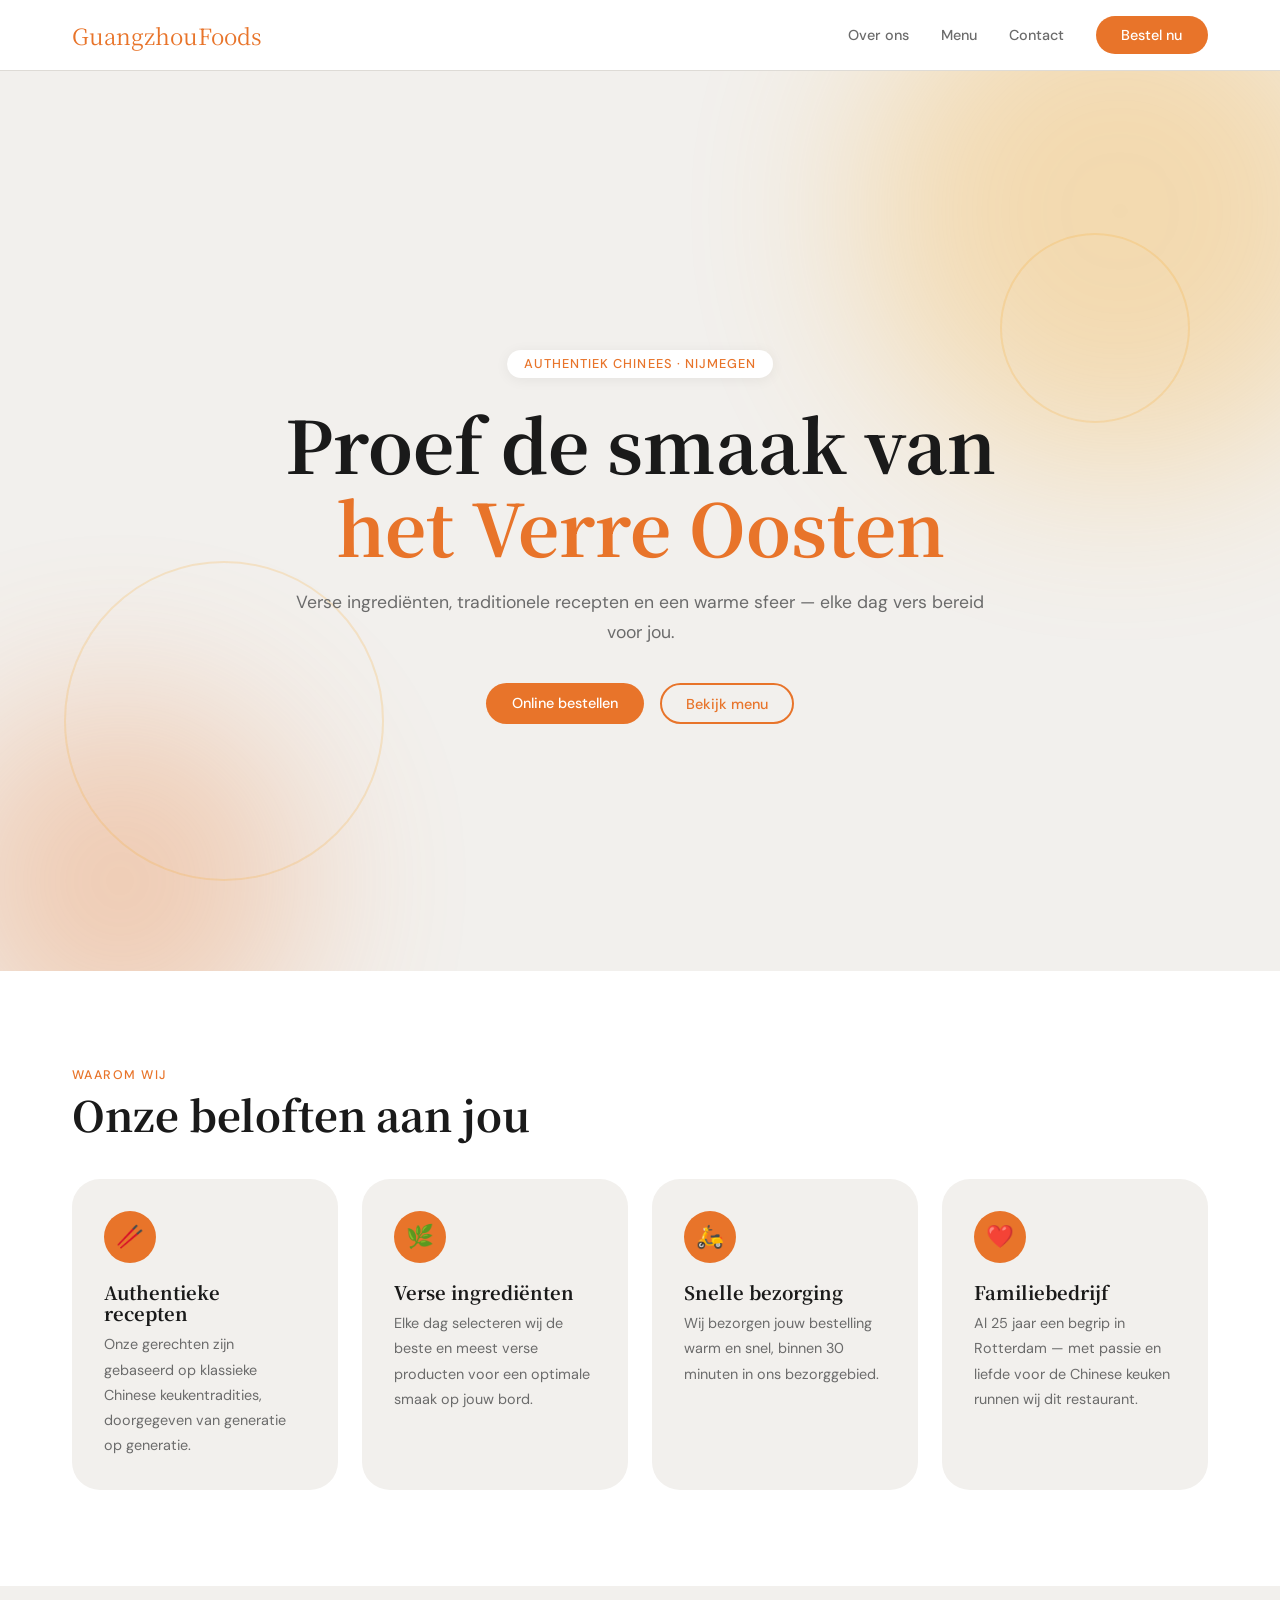
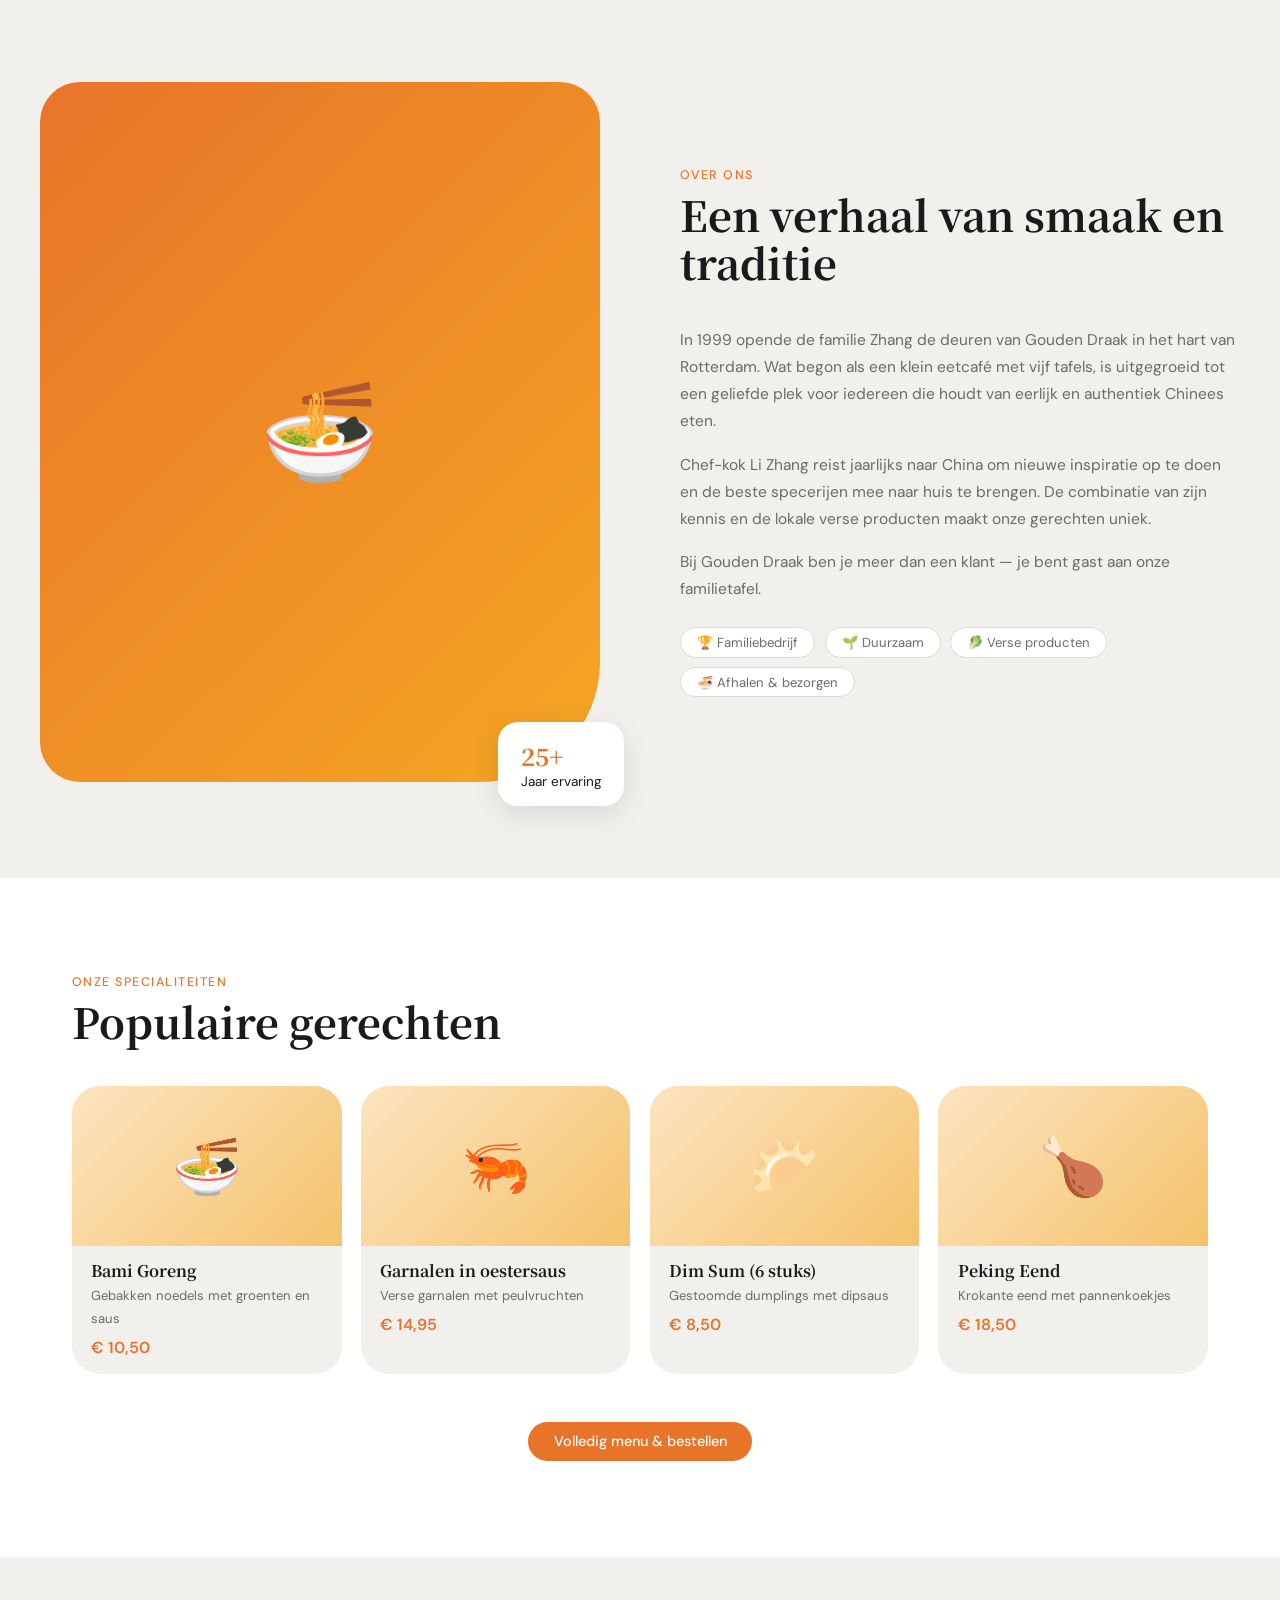
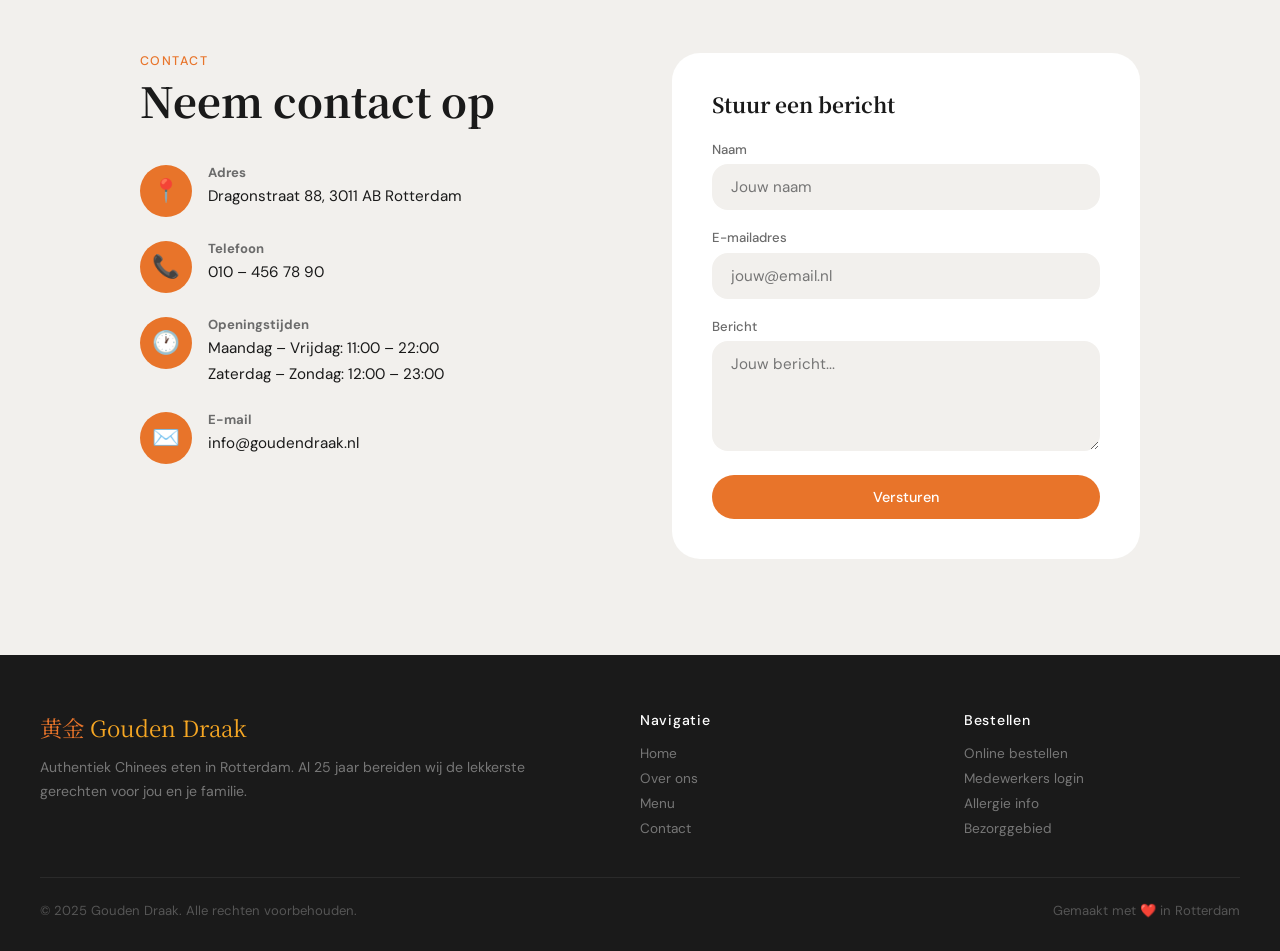
==== Workspace/index.html @ 33ff68bc "De HTML home pagina en menu pagina in de files gezet" ====
<!DOCTYPE html>
<html lang="nl">

<head>
  <meta charset="UTF-8" />
  <meta name="viewport" content="width=device-width, initial-scale=1.0" />
  <title>Gouden Draak — Chinees Restaurant</title>
  <link rel="preconnect" href="https://fonts.googleapis.com" />
  <link rel="preconnect" href="https://fonts.gstatic.com" crossorigin />
  <link
    href="https://fonts.googleapis.com/css2?family=Noto+Serif+SC:wght@400;700&family=DM+Sans:wght@300;400;500&display=swap"
    rel="stylesheet" />
  <link rel="stylesheet" href="css/style.css" />
  <link rel="stylesheet" href="css/index.css" />
</head>

<body>

  <!-- ════════════════════════════════════════
       HEADER
  ════════════════════════════════════════ -->
  <header>
    <div class="header-inner">
      <a href="#home" class="logo">GuangzhouFoods</a>
      <nav>
        <a href="#over-ons">Over ons</a>
        <a href="#menu">Menu</a>
        <a href="#contact">Contact</a>
        <a href="bestel.html" class="btn-primary">Bestel nu</a>
      </nav>
    </div>
  </header>


  <!-- ════════════════════════════════════════
       HERO / LANDINGPAGE
  ════════════════════════════════════════ -->
  <section class="hero" id="home">
    <div class="hero-blob blob-1"></div>
    <div class="hero-blob blob-2"></div>
    <div class="deco-circle deco-circle-1"></div>
    <div class="deco-circle deco-circle-2"></div>

    <div class="hero-content">
      <span class="hero-badge">Authentiek Chinees · Nijmegen</span>

      <h1>Proef de smaak van<br /><em>het Verre Oosten</em></h1>

      <p class="hero-sub">
        Verse ingrediënten, traditionele recepten en een warme sfeer —
        elke dag vers bereid voor jou.
      </p>

      <div class="hero-actions">
        <a href="bestel.html" class="btn-primary">Online bestellen</a>
        <a href="#menu" class="btn-secondary">Bekijk menu</a>
      </div>
    </div>
  </section>


  <!-- ════════════════════════════════════════
       HIGHLIGHTS
  ════════════════════════════════════════ -->
  <section class="highlights">
    <span class="section-label">Waarom wij</span>
    <h2 class="section-title">Onze beloften aan jou</h2>

    <div class="cards-grid">

      <article class="card">
        <div class="icon-circle">🥢</div>
        <h3>Authentieke recepten</h3>
        <p>
          Onze gerechten zijn gebaseerd op klassieke Chinese keukentradities,
          doorgegeven van generatie op generatie.
        </p>
      </article>

      <article class="card">
        <div class="icon-circle">🌿</div>
        <h3>Verse ingrediënten</h3>
        <p>
          Elke dag selecteren wij de beste en meest verse producten
          voor een optimale smaak op jouw bord.
        </p>
      </article>

      <article class="card">
        <div class="icon-circle">🛵</div>
        <h3>Snelle bezorging</h3>
        <p>
          Wij bezorgen jouw bestelling warm en snel, binnen
          30 minuten in ons bezorggebied.
        </p>
      </article>

      <article class="card">
        <div class="icon-circle">❤️</div>
        <h3>Familiebedrijf</h3>
        <p>
          Al 25 jaar een begrip in Rotterdam — met passie en liefde
          voor de Chinese keuken runnen wij dit restaurant.
        </p>
      </article>

    </div>
  </section>


  <!-- ════════════════════════════════════════
       OVER ONS
  ════════════════════════════════════════ -->
  <section id="over-ons">
    <div class="about-inner">

      <div class="about-visual">
        <div class="about-img-box">🍜</div>
        <div class="about-float-tag">
          <strong>25+</strong>
          Jaar ervaring
        </div>
      </div>

      <div class="about-text">
        <span class="section-label">Over ons</span>
        <h2 class="section-title">Een verhaal van smaak en traditie</h2>

        <p>
          In 1999 opende de familie Zhang de deuren van Gouden Draak in het
          hart van Rotterdam. Wat begon als een klein eetcafé met vijf tafels,
          is uitgegroeid tot een geliefde plek voor iedereen die houdt van
          eerlijk en authentiek Chinees eten.
        </p>
        <p>
          Chef-kok Li Zhang reist jaarlijks naar China om nieuwe inspiratie op
          te doen en de beste specerijen mee naar huis te brengen. De combinatie
          van zijn kennis en de lokale verse producten maakt onze gerechten uniek.
        </p>
        <p>
          Bij Gouden Draak ben je meer dan een klant — je bent gast aan
          onze familietafel.
        </p>

        <div class="about-tags">
          <span class="tag">🏆 Familiebedrijf</span>
          <span class="tag">🌱 Duurzaam</span>
          <span class="tag">🥬 Verse producten</span>
          <span class="tag">🍜 Afhalen &amp; bezorgen</span>
        </div>
      </div>

    </div>
  </section>


  <!-- ════════════════════════════════════════
       MENU PREVIEW
  ════════════════════════════════════════ -->
  <section id="menu">
    <span class="section-label">Onze specialiteiten</span>
    <h2 class="section-title">Populaire gerechten</h2>

    <div class="menu-grid">

      <article class="menu-item">
        <div class="menu-img">🍜</div>
        <div class="menu-info">
          <h4>Bami Goreng</h4>
          <p>Gebakken noedels met groenten en saus</p>
          <span class="menu-price">€ 10,50</span>
        </div>
      </article>

      <article class="menu-item">
        <div class="menu-img">🦐</div>
        <div class="menu-info">
          <h4>Garnalen in oestersaus</h4>
          <p>Verse garnalen met peulvruchten</p>
          <span class="menu-price">€ 14,95</span>
        </div>
      </article>

      <article class="menu-item">
        <div class="menu-img">🥟</div>
        <div class="menu-info">
          <h4>Dim Sum (6 stuks)</h4>
          <p>Gestoomde dumplings met dipsaus</p>
          <span class="menu-price">€ 8,50</span>
        </div>
      </article>

      <article class="menu-item">
        <div class="menu-img">🍗</div>
        <div class="menu-info">
          <h4>Peking Eend</h4>
          <p>Krokante eend met pannenkoekjes</p>
          <span class="menu-price">€ 18,50</span>
        </div>
      </article>

    </div>

    <div class="menu-cta">
      <a href="bestel.html" class="btn-primary">Volledig menu &amp; bestellen</a>
    </div>
  </section>


  <!-- ════════════════════════════════════════
       CONTACT
  ════════════════════════════════════════ -->
  <section id="contact">
    <div class="contact-inner">

      <div class="contact-info">
        <span class="section-label">Contact</span>
        <h2 class="section-title">Neem contact op</h2>

        <div class="contact-row">
          <div class="icon-circle">📍</div>
          <div>
            <h4>Adres</h4>
            <p>Dragonstraat 88, 3011 AB Rotterdam</p>
          </div>
        </div>

        <div class="contact-row">
          <div class="icon-circle">📞</div>
          <div>
            <h4>Telefoon</h4>
            <p>010 – 456 78 90</p>
          </div>
        </div>

        <div class="contact-row">
          <div class="icon-circle">🕐</div>
          <div>
            <h4>Openingstijden</h4>
            <p>Maandag – Vrijdag: 11:00 – 22:00</p>
            <p>Zaterdag – Zondag: 12:00 – 23:00</p>
          </div>
        </div>

        <div class="contact-row">
          <div class="icon-circle">✉️</div>
          <div>
            <h4>E-mail</h4>
            <p>info@goudendraak.nl</p>
          </div>
        </div>
      </div>

      <div class="contact-form-box">
        <h3>Stuur een bericht</h3>
        <form action="mailto:info@goudendraak.nl" method="post" enctype="text/plain">
          <div class="form-group">
            <label for="naam">Naam</label>
            <input type="text" id="naam" name="naam" placeholder="Jouw naam" required />
          </div>
          <div class="form-group">
            <label for="email">E-mailadres</label>
            <input type="email" id="email" name="email" placeholder="jouw@email.nl" required />
          </div>
          <div class="form-group">
            <label for="bericht">Bericht</label>
            <textarea id="bericht" name="bericht" placeholder="Jouw bericht..."></textarea>
          </div>
          <button type="submit" class="btn-primary" style="width:100%; padding:0.8rem;">
            Versturen
          </button>
        </form>
      </div>

    </div>
  </section>


  <!-- ════════════════════════════════════════
       FOOTER
  ════════════════════════════════════════ -->
  <footer>
    <div class="footer-inner">

      <div class="footer-brand">
        <a href="#home" class="logo">黄金 <span>Gouden Draak</span></a>
        <p>
          Authentiek Chinees eten in Rotterdam. Al 25 jaar bereiden
          wij de lekkerste gerechten voor jou en je familie.
        </p>
      </div>

      <div class="footer-col">
        <h5>Navigatie</h5>
        <a href="#home">Home</a>
        <a href="#over-ons">Over ons</a>
        <a href="#menu">Menu</a>
        <a href="#contact">Contact</a>
      </div>

      <div class="footer-col">
        <h5>Bestellen</h5>
        <a href="bestel.html">Online bestellen</a>
        <a href="bestel.html#login-section">Medewerkers login</a>
        <a href="#">Allergie info</a>
        <a href="#">Bezorggebied</a>
      </div>

    </div>

    <div class="footer-bottom">
      <span>© 2025 Gouden Draak. Alle rechten voorbehouden.</span>
      <span>Gemaakt met ❤️ in Rotterdam</span>
    </div>
  </footer>

</body>

</html>
---- Workspace/css/style.css ----
/* ═══════════════════════════════════════════════
   GOUDEN DRAAK — Gedeelde stijlen
   ═══════════════════════════════════════════════ */

/* ── RESET ───────────────────────────────────── */
*,
*::before,
*::after {
  box-sizing: border-box;
  margin: 0;
  padding: 0;
}

html {
  scroll-behavior: smooth;
}

body {
  font-family: 'DM Sans', sans-serif;
  background: var(--white);
  color: var(--dark);
  overflow-x: hidden;
}

/* ── KLEUREN & VARIABELEN ────────────────────── */
:root {
  --gold: #F5A623;
  --orange: #E8742A;
  --grey: #6B6B6B;
  --light-grey: #F2F0ED;
  --mid-grey: #DEDBD6;
  --white: #FFFFFF;
  --dark: #1A1A1A;

  --radius-pill: 999px;
  --radius-card: 28px;
  --radius-sm: 16px;
}

/* ── TYPOGRAFIE ──────────────────────────────── */
h1,
h2,
h3,
h4 {
  font-family: 'Noto Serif SC', serif;
  line-height: 1.15;
  color: var(--dark);
}

p {
  line-height: 1.75;
  color: var(--grey);
}

a {
  text-decoration: none;
  color: inherit;
}

/* ── KNOPPEN ─────────────────────────────────── */
.btn-primary {
  display: inline-block;
  background: var(--orange);
  color: var(--white);
  border: none;
  padding: 0.65rem 1.6rem;
  border-radius: var(--radius-pill);
  font-family: 'DM Sans', sans-serif;
  font-size: 0.9rem;
  font-weight: 500;
  cursor: pointer;
  transition: background 0.2s;
}

.btn-primary:hover {
  background: var(--gold);
}

.btn-secondary {
  display: inline-block;
  background: transparent;
  color: var(--orange);
  border: 2px solid var(--orange);
  padding: 0.6rem 1.5rem;
  border-radius: var(--radius-pill);
  font-family: 'DM Sans', sans-serif;
  font-size: 0.9rem;
  font-weight: 500;
  transition: background 0.2s, color 0.2s;
}

.btn-secondary:hover {
  background: var(--orange);
  color: var(--white);
}

/* ── LABELS & SECTIETITELS ───────────────────── */
.section-label {
  display: block;
  font-size: 0.78rem;
  letter-spacing: 0.12em;
  text-transform: uppercase;
  color: var(--orange);
  font-weight: 500;
  margin-bottom: 0.5rem;
}

.section-title {
  font-size: clamp(1.8rem, 4vw, 2.6rem);
  margin-bottom: 2.5rem;
}

/* ── TAG PILLS ───────────────────────────────── */
.tag {
  display: inline-block;
  background: var(--white);
  border: 1px solid var(--mid-grey);
  padding: 0.35rem 1rem;
  border-radius: var(--radius-pill);
  font-size: 0.82rem;
  color: var(--grey);
}

/* ── ICON CIRKEL ─────────────────────────────── */
.icon-circle {
  width: 52px;
  height: 52px;
  border-radius: 50%;
  background: var(--orange);
  display: flex;
  align-items: center;
  justify-content: center;
  font-size: 1.4rem;
  flex-shrink: 0;
}

/* ── FORMULIER ───────────────────────────────── */
.form-group {
  margin-bottom: 1.2rem;
}

.form-group label {
  display: block;
  font-size: 0.82rem;
  font-weight: 500;
  color: var(--grey);
  margin-bottom: 0.4rem;
}

.form-group input,
.form-group textarea,
.form-group select {
  width: 100%;
  background: var(--light-grey);
  border: 1.5px solid transparent;
  border-radius: var(--radius-sm);
  padding: 0.75rem 1.1rem;
  font-family: 'DM Sans', sans-serif;
  font-size: 0.95rem;
  color: var(--dark);
  outline: none;
  transition: border-color 0.2s;
}

.form-group input:focus,
.form-group textarea:focus,
.form-group select:focus {
  border-color: var(--orange);
}

.form-group textarea {
  resize: vertical;
  min-height: 110px;
}

/* ── LOGO ────────────────────────────────────── */
.logo {
  font-family: 'Noto Serif SC', serif;
  font-size: 1.4rem;
  color: var(--orange);
  text-decoration: none;
}

.logo span {
  color: var(--gold);
}

/* ── HEADER ──────────────────────────────────── */
header {
  position: sticky;
  top: 0;
  background: rgba(255, 255, 255, 0.94);
  backdrop-filter: blur(12px);
  border-bottom: 1px solid var(--mid-grey);
  z-index: 100;
}

.header-inner {
  max-width: 1200px;
  margin: 0 auto;
  padding: 0 2rem;
  height: 70px;
  display: flex;
  align-items: center;
  justify-content: space-between;
}

/* ── FOOTER ──────────────────────────────────── */
footer {
  background: var(--dark);
  color: #aaa;
  padding: 3.5rem 2rem 2rem;
}

.footer-inner {
  max-width: 1200px;
  margin: 0 auto;
  display: grid;
  grid-template-columns: 2fr 1fr 1fr;
  gap: 3rem;
  margin-bottom: 2rem;
}

.footer-brand p {
  font-size: 0.88rem;
  line-height: 1.7;
  margin-top: 0.8rem;
  color: #777;
}

.footer-col h5 {
  color: var(--white);
  font-size: 0.88rem;
  font-family: 'DM Sans', sans-serif;
  font-weight: 500;
  margin-bottom: 1rem;
  letter-spacing: 0.05em;
}

.footer-col a {
  display: block;
  color: #777;
  text-decoration: none;
  font-size: 0.85rem;
  margin-bottom: 0.5rem;
  transition: color 0.2s;
}

.footer-col a:hover {
  color: var(--gold);
}

.footer-bottom {
  max-width: 1200px;
  margin: 0 auto;
  padding-top: 1.5rem;
  border-top: 1px solid #2a2a2a;
  display: flex;
  justify-content: space-between;
  font-size: 0.82rem;
  color: #555;
}

/* ── RESPONSIEF ──────────────────────────────── */
@media (max-width: 768px) {
  .footer-inner {
    grid-template-columns: 1fr;
    gap: 2rem;
  }

  .footer-bottom {
    flex-direction: column;
    gap: 0.5rem;
  }
}
---- Workspace/css/index.css ----
/* ═══════════════════════════════════════════════
   GOUDEN DRAAK — Homepage stijlen (index.css)
   ═══════════════════════════════════════════════ */

/* ── NAVIGATIE ───────────────────────────────── */
nav {
  display: flex;
  gap: 2rem;
  align-items: center;
}

nav a {
  color: var(--grey);
  font-size: 0.9rem;
  font-weight: 500;
  transition: color 0.2s;
}

nav a:hover {
  color: var(--orange);
}

/* ── HERO ────────────────────────────────────── */
.hero {
  min-height: 100vh;
  display: flex;
  align-items: center;
  justify-content: center;
  text-align: center;
  background: var(--light-grey);
  position: relative;
  overflow: hidden;
  padding: 6rem 2rem 4rem;
}

.hero-blob {
  position: absolute;
  border-radius: 50%;
  filter: blur(90px);
  opacity: 0.3;
  pointer-events: none;
}

.blob-1 {
  width: 520px;
  height: 520px;
  background: var(--gold);
  top: -120px;
  right: -100px;
}

.blob-2 {
  width: 360px;
  height: 360px;
  background: var(--orange);
  bottom: -90px;
  left: -60px;
}

.deco-circle {
  position: absolute;
  border-radius: 50%;
  border: 2px solid rgba(245, 166, 35, 0.2);
  pointer-events: none;
}

.deco-circle-1 {
  width: 320px;
  height: 320px;
  bottom: 10%;
  left: 5%;
}

.deco-circle-2 {
  width: 190px;
  height: 190px;
  top: 18%;
  right: 7%;
}

.hero-content {
  position: relative;
  z-index: 2;
  max-width: 720px;
}

.hero-badge {
  display: inline-block;
  background: var(--white);
  color: var(--orange);
  font-size: 0.8rem;
  font-weight: 500;
  padding: 0.35rem 1.1rem;
  border-radius: var(--radius-pill);
  letter-spacing: 0.08em;
  text-transform: uppercase;
  margin-bottom: 1.5rem;
  box-shadow: 0 2px 14px rgba(0, 0, 0, 0.06);
}

.hero h1 {
  font-size: clamp(2.8rem, 6vw, 4.5rem);
  margin-bottom: 1.2rem;
}

.hero h1 em {
  color: var(--orange);
  font-style: normal;
}

.hero-sub {
  font-size: 1.1rem;
  margin-bottom: 2.2rem;
}

.hero-actions {
  display: flex;
  gap: 1rem;
  justify-content: center;
  flex-wrap: wrap;
}

/* ── HIGHLIGHTS ──────────────────────────────── */
.highlights {
  padding: 6rem 2rem;
  max-width: 1200px;
  margin: 0 auto;
}

.cards-grid {
  display: grid;
  grid-template-columns: repeat(auto-fit, minmax(250px, 1fr));
  gap: 1.5rem;
}

.card {
  background: var(--light-grey);
  border-radius: var(--radius-card);
  padding: 2rem;
  transition: transform 0.25s, box-shadow 0.25s;
}

.card:hover {
  transform: translateY(-4px);
  box-shadow: 0 16px 40px rgba(0, 0, 0, 0.08);
}

.card .icon-circle {
  margin-bottom: 1.2rem;
}

.card h3 {
  font-size: 1.15rem;
  margin-bottom: 0.5rem;
}

.card p {
  font-size: 0.9rem;
}

/* ── OVER ONS ────────────────────────────────── */
#over-ons {
  background: var(--light-grey);
  padding: 6rem 2rem;
}

.about-inner {
  max-width: 1200px;
  margin: 0 auto;
  display: grid;
  grid-template-columns: 1fr 1fr;
  gap: 5rem;
  align-items: center;
}

.about-img-box {
  width: 100%;
  aspect-ratio: 4 / 5;
  background: linear-gradient(135deg, var(--orange) 0%, var(--gold) 100%);
  border-radius: 40px 40px 120px 40px;
  display: flex;
  align-items: center;
  justify-content: center;
  font-size: 6rem;
  position: relative;
}

.about-float-tag {
  position: absolute;
  bottom: -1.5rem;
  right: -1.5rem;
  background: var(--white);
  border-radius: 20px;
  padding: 1rem 1.4rem;
  box-shadow: 0 8px 30px rgba(0, 0, 0, 0.1);
  font-size: 0.85rem;
}

.about-float-tag strong {
  display: block;
  font-size: 1.5rem;
  color: var(--orange);
  font-family: 'Noto Serif SC', serif;
}

.about-visual {
  position: relative;
}

.about-text p {
  font-size: 0.97rem;
  margin-bottom: 1rem;
}

.about-tags {
  display: flex;
  flex-wrap: wrap;
  gap: 0.6rem;
  margin-top: 1.5rem;
}

/* ── MENU PREVIEW ────────────────────────────── */
#menu {
  padding: 6rem 2rem;
  max-width: 1200px;
  margin: 0 auto;
}

.menu-grid {
  display: grid;
  grid-template-columns: repeat(auto-fill, minmax(220px, 1fr));
  gap: 1.2rem;
}

.menu-item {
  border-radius: var(--radius-card);
  overflow: hidden;
  background: var(--light-grey);
  transition: transform 0.2s;
}

.menu-item:hover {
  transform: scale(1.02);
}

.menu-img {
  height: 160px;
  display: flex;
  align-items: center;
  justify-content: center;
  font-size: 3.5rem;
  background: linear-gradient(135deg, #fce4c0, #f5c26b);
}

.menu-info {
  padding: 1rem 1.2rem;
}

.menu-info h4 {
  font-size: 1rem;
  margin-bottom: 0.25rem;
}

.menu-info p {
  font-size: 0.82rem;
}

.menu-price {
  color: var(--orange);
  font-weight: 600;
  margin-top: 0.4rem;
  font-size: 1rem;
  display: block;
}

.menu-cta {
  text-align: center;
  margin-top: 3rem;
}

/* ── CONTACT ─────────────────────────────────── */
#contact {
  background: var(--light-grey);
  padding: 6rem 2rem;
}

.contact-inner {
  max-width: 1000px;
  margin: 0 auto;
  display: grid;
  grid-template-columns: 1fr 1fr;
  gap: 4rem;
  align-items: start;
}

.contact-row {
  display: flex;
  align-items: flex-start;
  gap: 1rem;
  margin-bottom: 1.5rem;
}

.contact-row h4 {
  font-size: 0.82rem;
  color: var(--grey);
  font-family: 'DM Sans', sans-serif;
  margin-bottom: 0.2rem;
}

.contact-row p {
  font-size: 0.95rem;
  color: var(--dark);
}

.contact-form-box {
  background: var(--white);
  padding: 2.5rem;
  border-radius: var(--radius-card);
}

.contact-form-box h3 {
  font-size: 1.3rem;
  margin-bottom: 1.5rem;
}

/* ── RESPONSIEF ──────────────────────────────── */
@media (max-width: 900px) {
  .about-inner {
    grid-template-columns: 1fr;
  }

  .about-visual {
    display: none;
  }

  .contact-inner {
    grid-template-columns: 1fr;
  }
}

@media (max-width: 640px) {
  nav a:not(.btn-primary) {
    display: none;
  }

  .cards-grid {
    grid-template-columns: 1fr;
  }
}
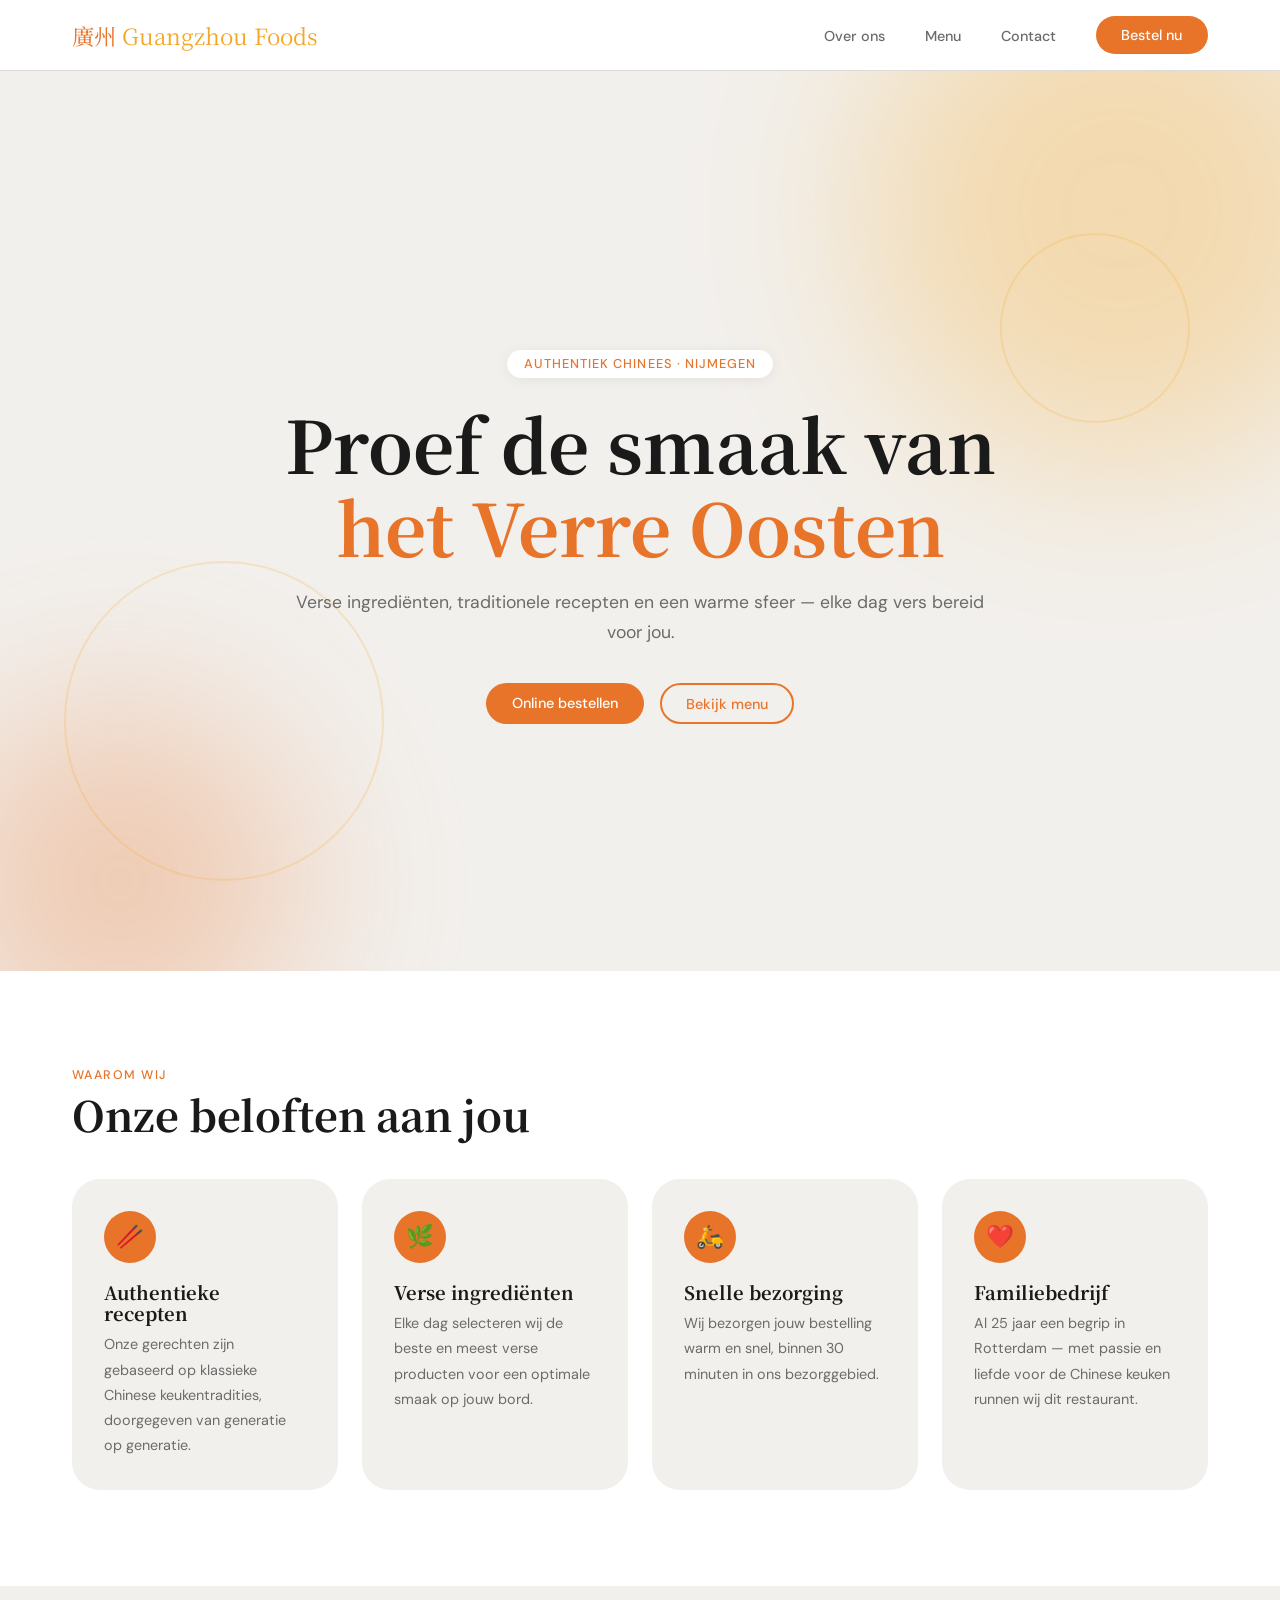
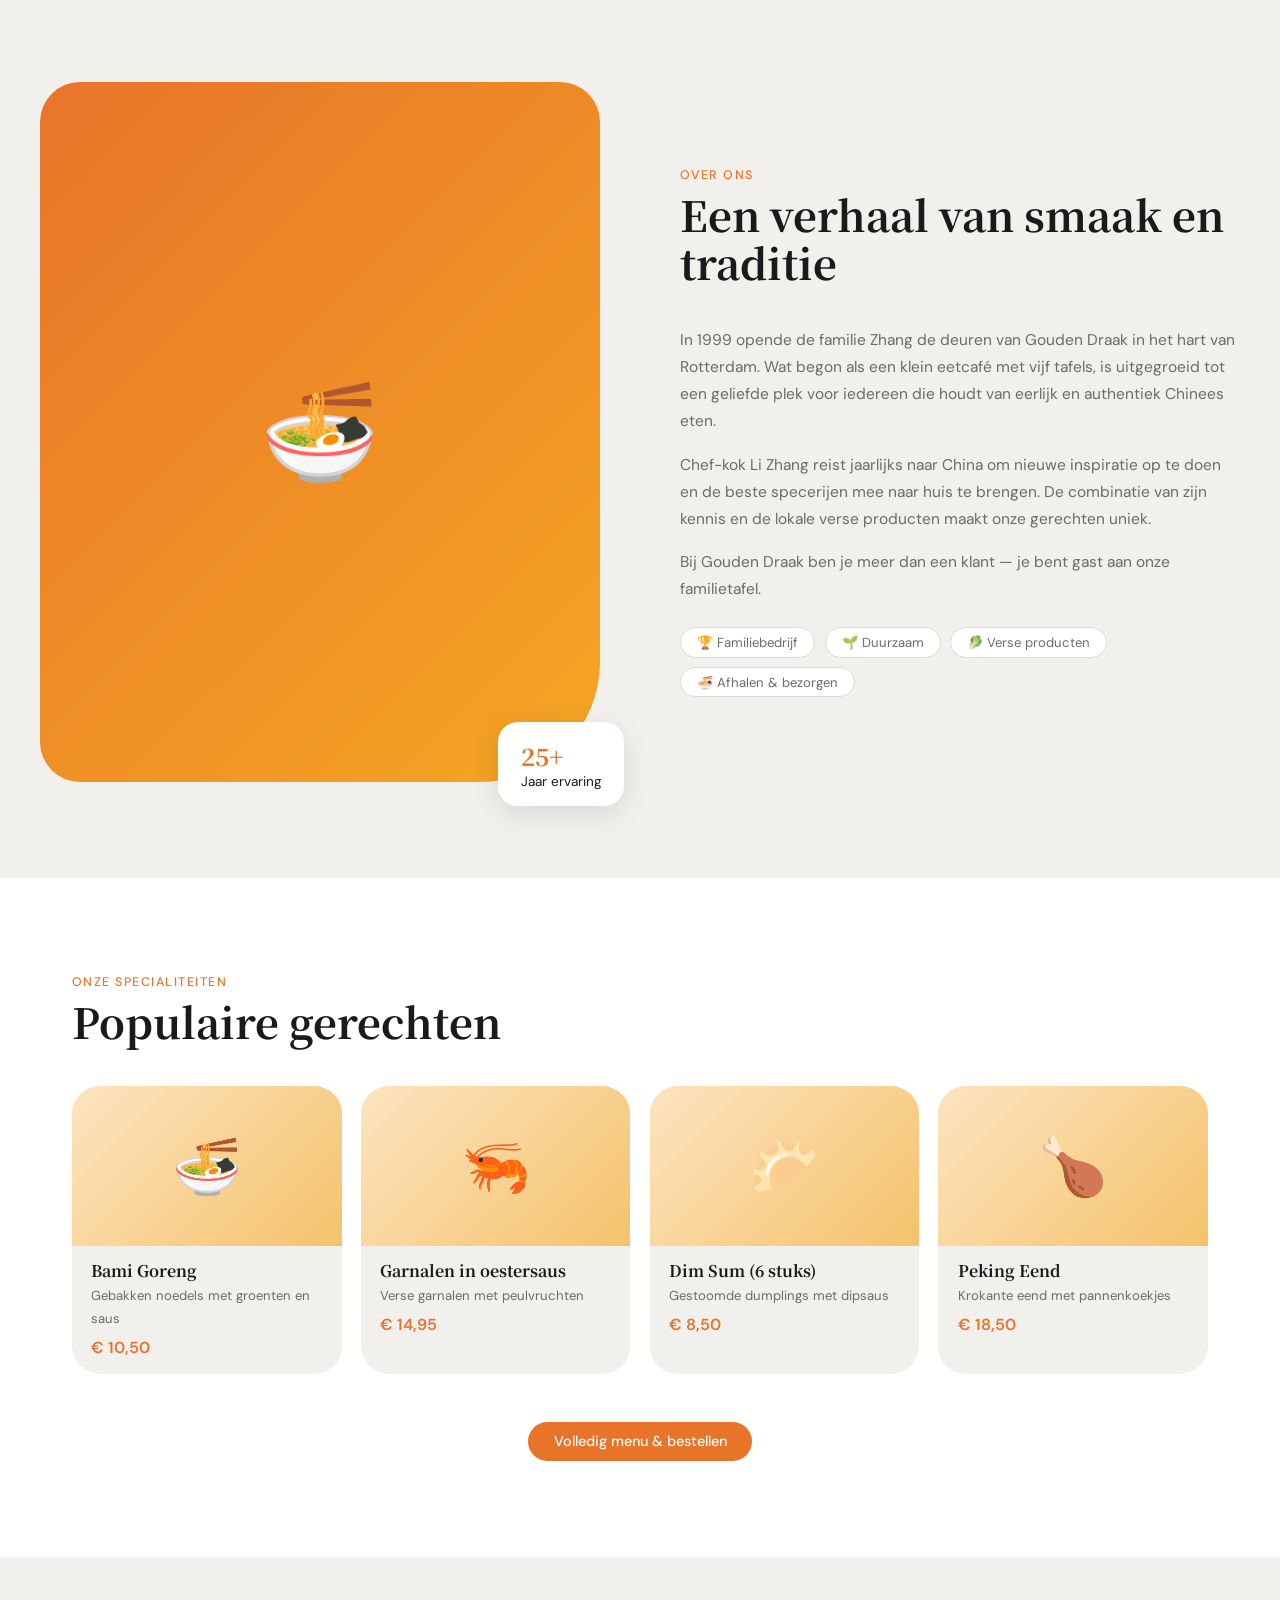
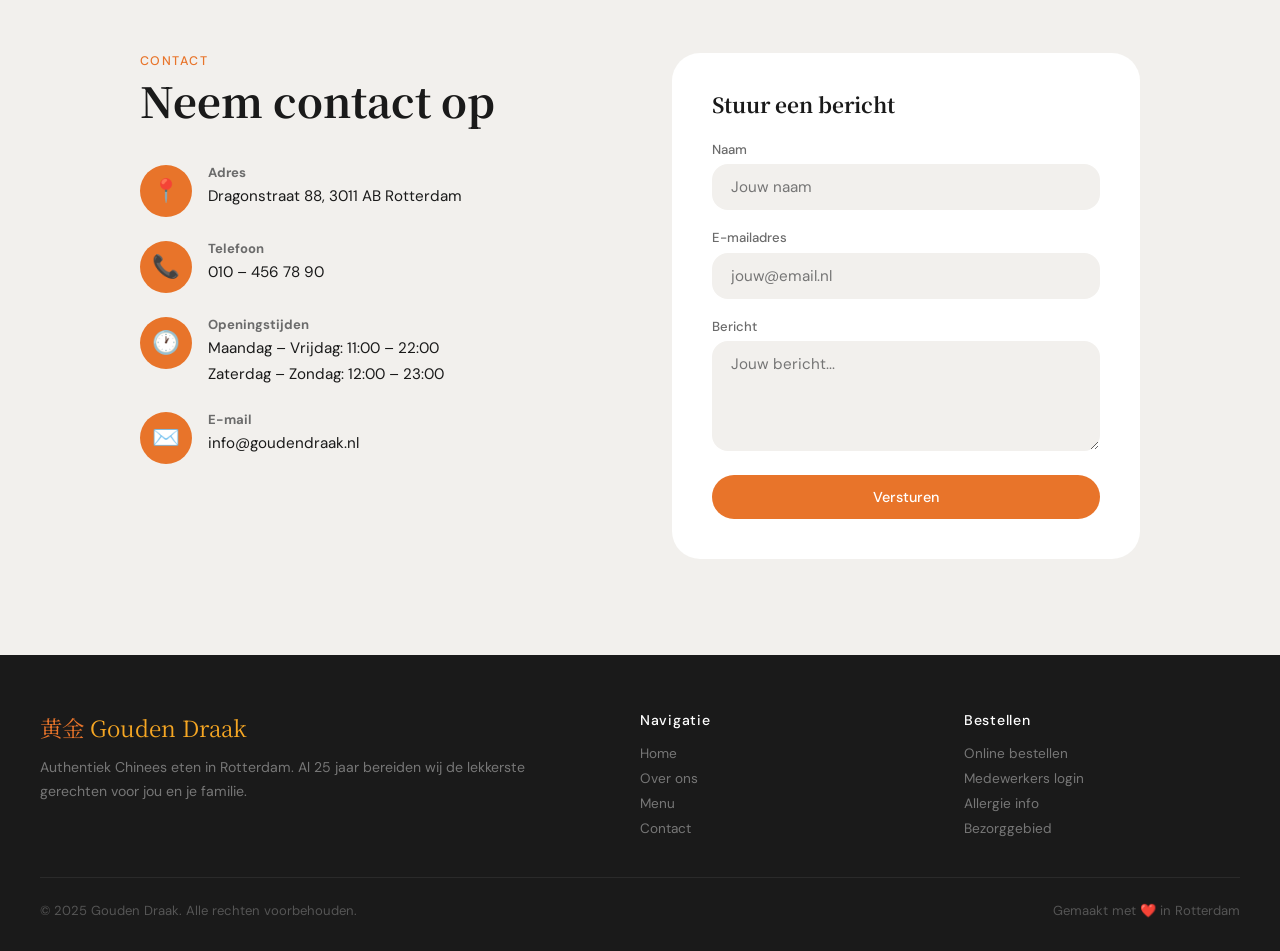
==== commit 33cd2dc1: "added a hamburger menu for mobile devices" ====
--- a/Workspace/index.html
+++ b/Workspace/index.html
@@ -4,7 +4,7 @@
 <head>
   <meta charset="UTF-8" />
   <meta name="viewport" content="width=device-width, initial-scale=1.0" />
-  <title>Gouden Draak — Chinees Restaurant</title>
+  <title>GuangzhouFoods</title>
   <link rel="preconnect" href="https://fonts.googleapis.com" />
   <link rel="preconnect" href="https://fonts.gstatic.com" crossorigin />
   <link
@@ -21,16 +21,25 @@
   ════════════════════════════════════════ -->
   <header>
     <div class="header-inner">
-      <a href="#home" class="logo">GuangzhouFoods</a>
-      <nav>
-        <a href="#over-ons">Over ons</a>
-        <a href="#menu">Menu</a>
-        <a href="#contact">Contact</a>
-        <a href="bestel.html" class="btn-primary">Bestel nu</a>
+
+      <a href="#home" class="logo">
+        廣州 <span>Guangzhou Foods</span>
+      </a>
+
+      <!-- Hamburger -->
+      <button class="header__hamburger" aria-expanded="false" aria-label="Menu openen">☰</button>
+
+      <nav class="header__nav">
+        <ul class="header-links">
+          <li><a href="#over-ons" class="header__nav-link">Over ons</a></li>
+          <li><a href="#menu" class="header__nav-link">Menu</a></li>
+          <li><a href="#contact" class="header__nav-link">Contact</a></li>
+          <li><a href="bestel.html" class="btn-primary header__nav-link">Bestel nu</a></li>
+        </ul>
       </nav>
+
     </div>
   </header>
-
 
   <!-- ════════════════════════════════════════
        HERO / LANDINGPAGE
@@ -314,6 +323,7 @@
     </div>
   </footer>
 
+  <script src="../js/nav.js"></script>
 </body>
 
 </html>
--- a/Workspace/css/index.css
+++ b/Workspace/css/index.css
@@ -7,6 +7,17 @@
   display: flex;
   gap: 2rem;
   align-items: center;
+}
+
+.header-links {
+  display: flex;
+  flex-direction: row;
+  align-items: center;
+  gap: 40px;
+}
+
+.header-links li {
+  all: unset;
 }
 
 nav a {
@@ -19,6 +30,7 @@
 nav a:hover {
   color: var(--orange);
 }
+
 
 /* ── HERO ────────────────────────────────────── */
 .hero {
@@ -323,6 +335,57 @@
   margin-bottom: 1.5rem;
 }
 
+/* Hamburger standaard uit */
+.header__hamburger {
+  display: none;
+  font-size: 1.8rem;
+  cursor: pointer;
+  background: none;
+  border: none;
+  padding: 0;
+  line-height: 1;
+  color: var(--dark);
+}
+
+/* Actieve nav link */
+.header__nav-link.active {
+  color: var(--orange);
+  font-weight: 600;
+}
+
+/* ============ MOBILE ============ */
+@media (max-width: 768px) {
+
+  /* Hamburger tonen */
+  .header__hamburger {
+    display: block;
+  }
+
+  /* Menu verbergen */
+  .header__nav {
+    display: none;
+    position: absolute;
+    top: 70px;
+    right: 20px;
+    background: white;
+    padding: 1.5rem;
+    border-radius: 12px;
+    box-shadow: 0 10px 30px rgba(0, 0, 0, 0.15);
+  }
+
+  /* JS klasse → menu tonen */
+  .header__nav--open {
+    display: block;
+  }
+
+  /* Links onder elkaar */
+  .header-links {
+    flex-direction: column;
+    gap: 1rem;
+  }
+}
+
+
 /* ── RESPONSIEF ──────────────────────────────── */
 @media (max-width: 900px) {
   .about-inner {
@@ -339,10 +402,6 @@
 }
 
 @media (max-width: 640px) {
-  nav a:not(.btn-primary) {
-    display: none;
-  }
-
   .cards-grid {
     grid-template-columns: 1fr;
   }
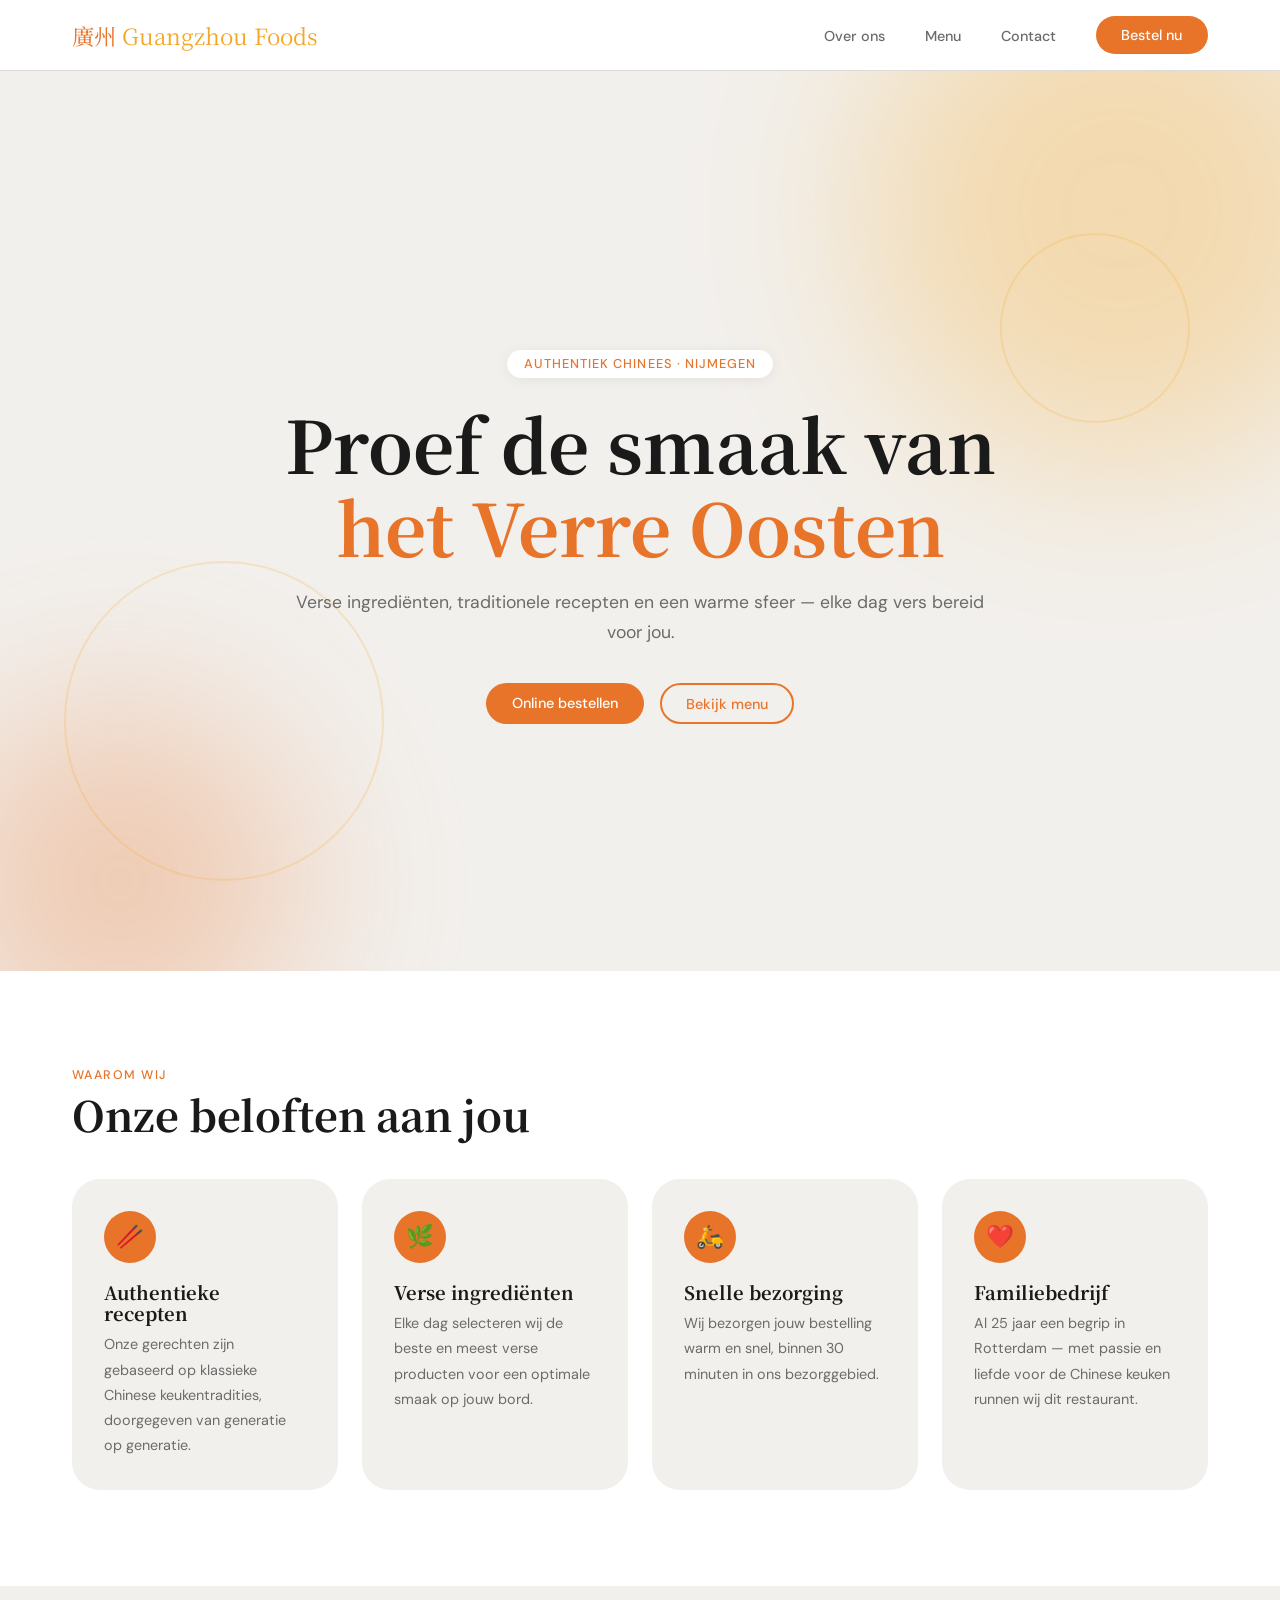
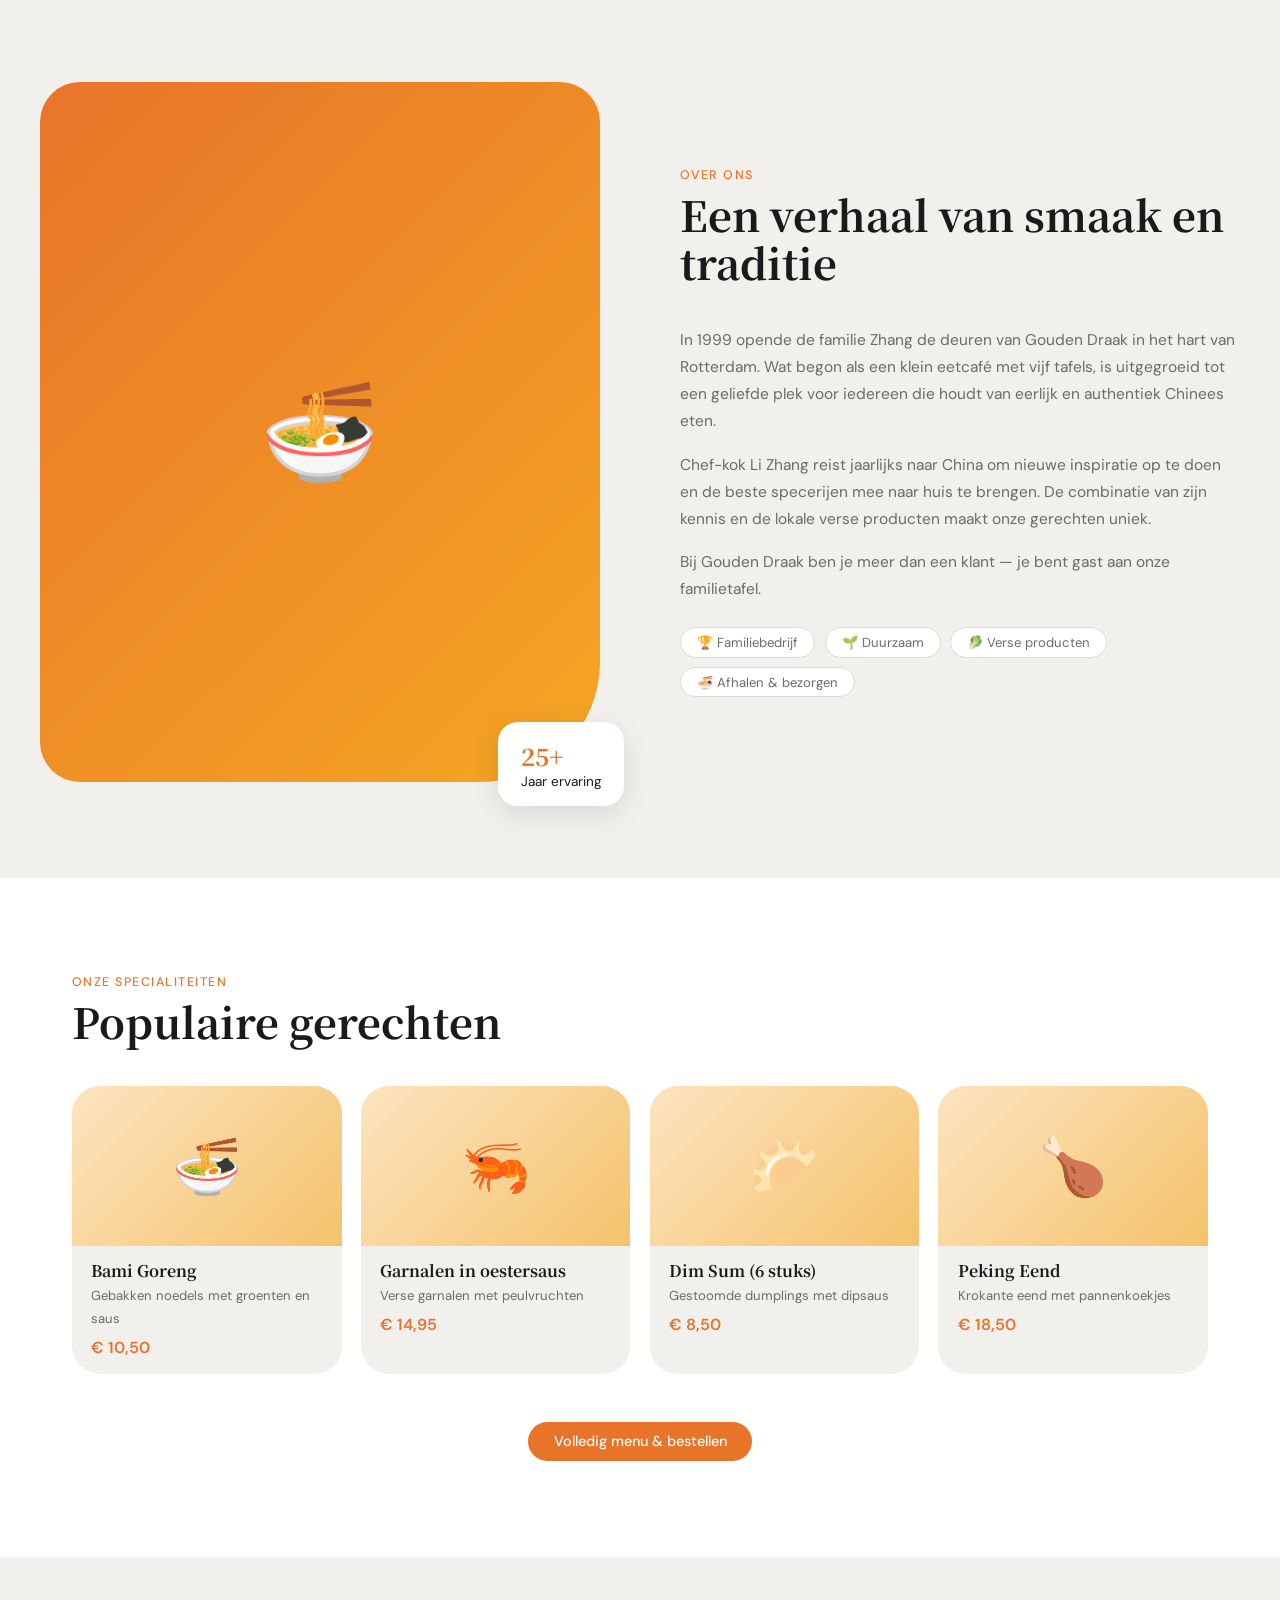
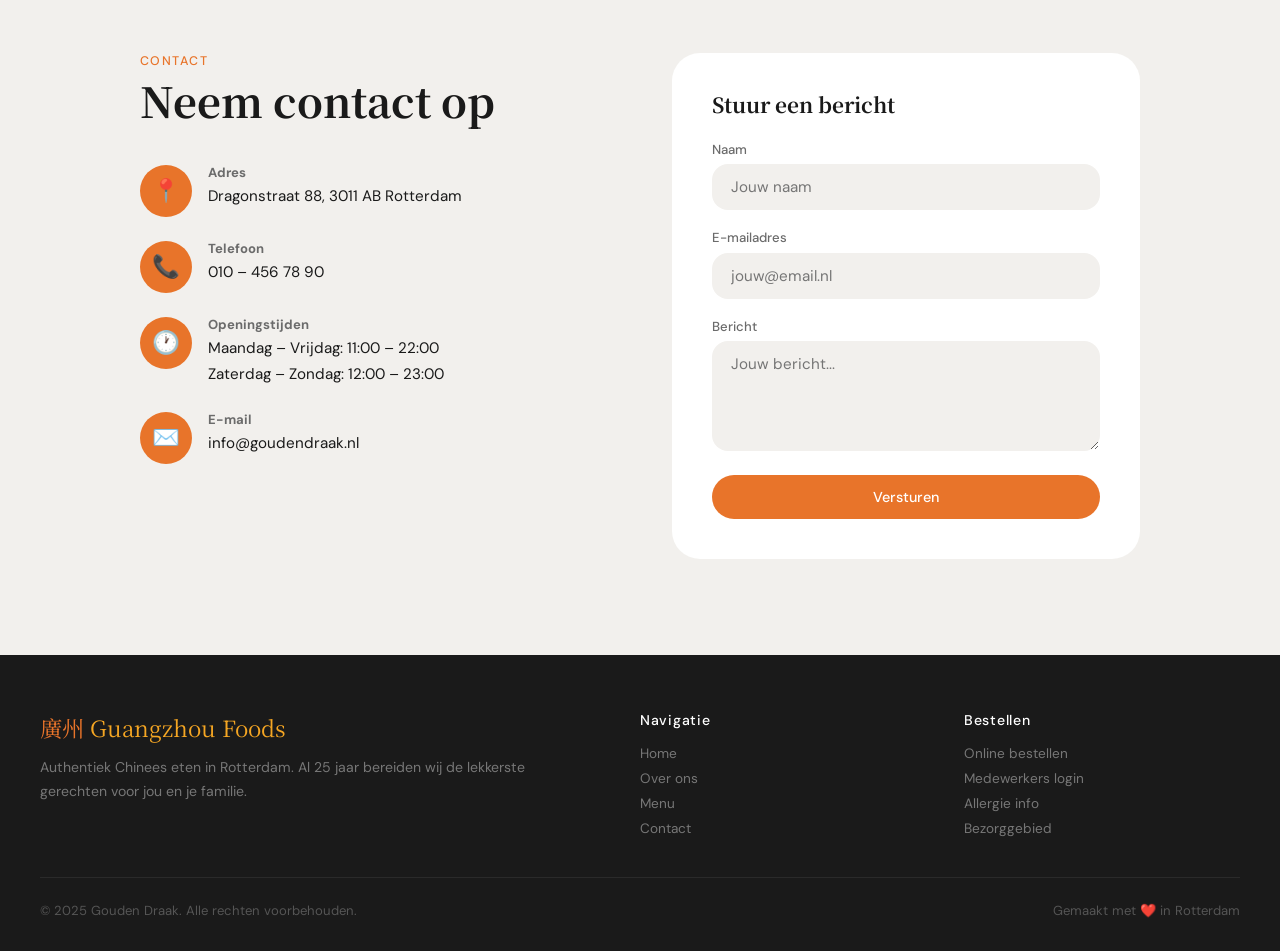
==== commit 583ef99a: "Fixed ordering system" ====
--- a/Workspace/index.html
+++ b/Workspace/index.html
@@ -292,7 +292,8 @@
     <div class="footer-inner">
 
       <div class="footer-brand">
-        <a href="#home" class="logo">黄金 <span>Gouden Draak</span></a>
+        <a href="#home" class="logo">廣州 <span>Guangzhou Foods
+          </span></a>
         <p>
           Authentiek Chinees eten in Rotterdam. Al 25 jaar bereiden
           wij de lekkerste gerechten voor jou en je familie.
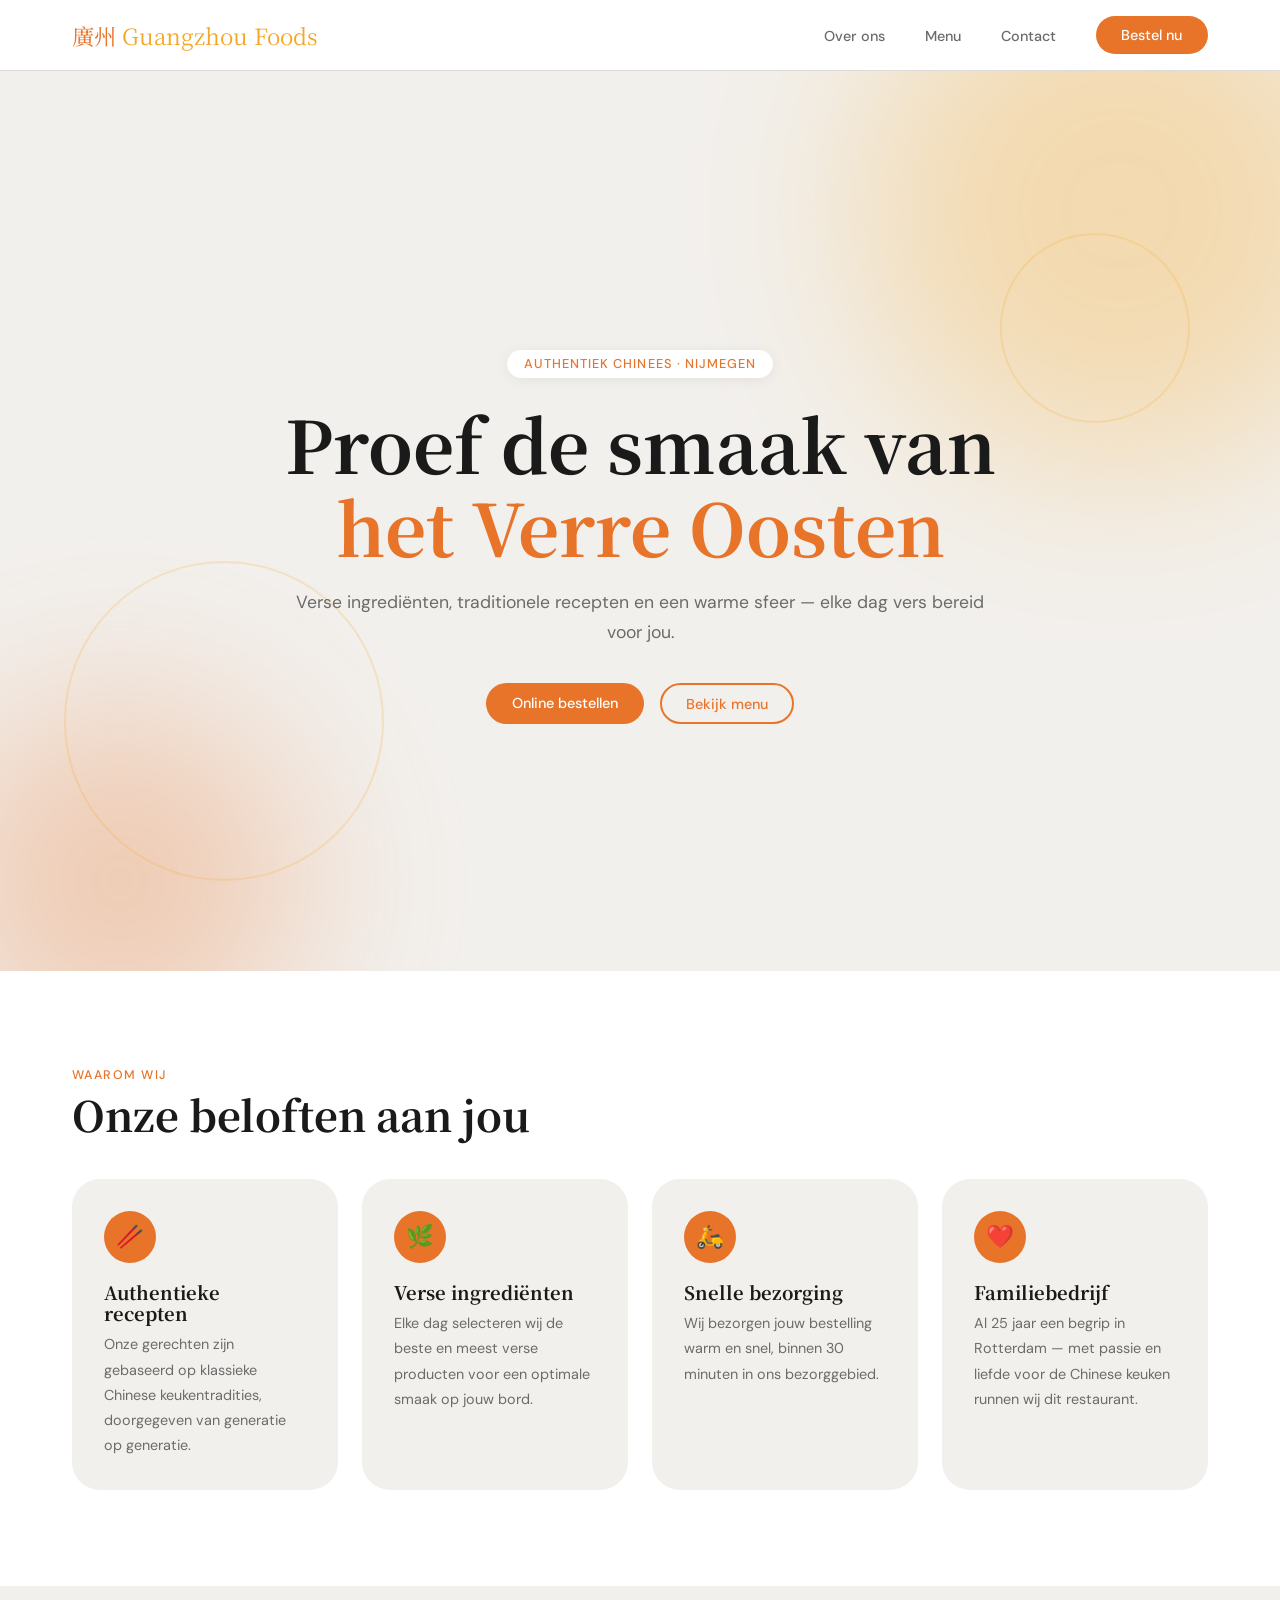
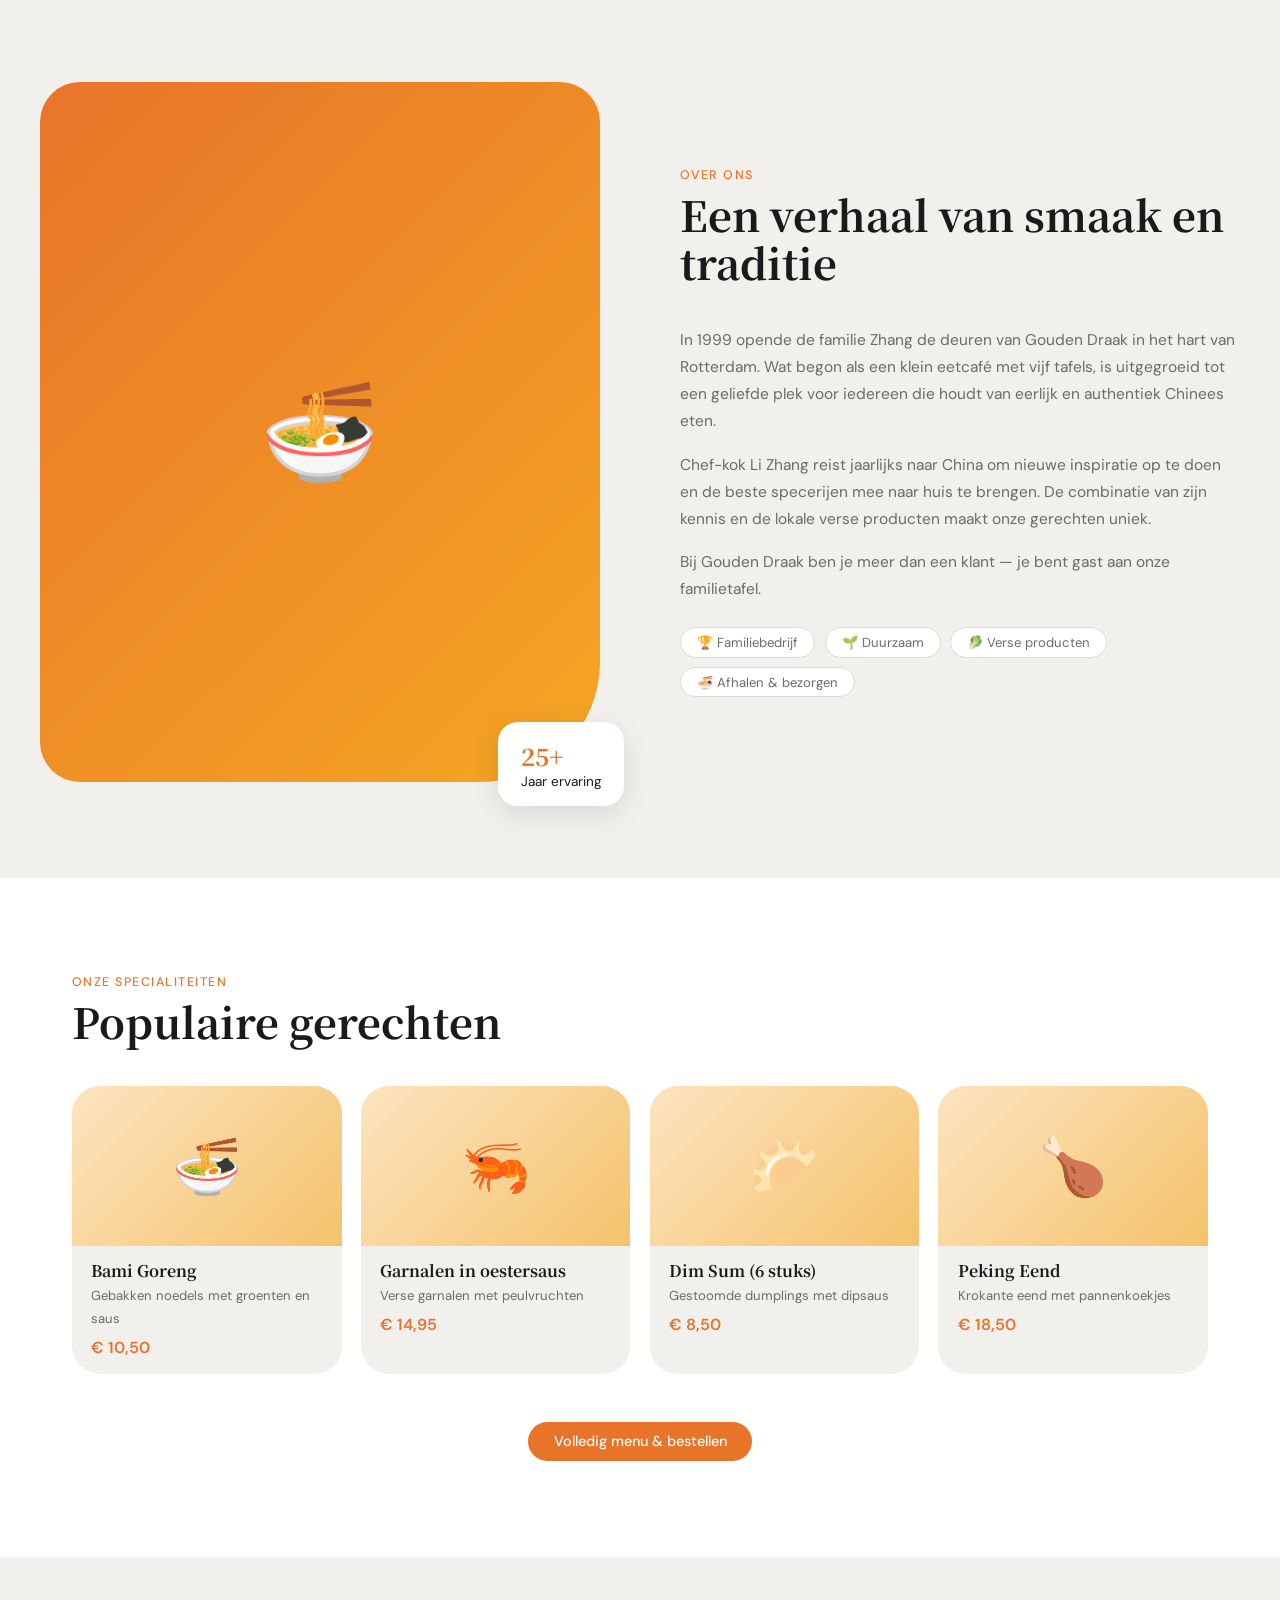
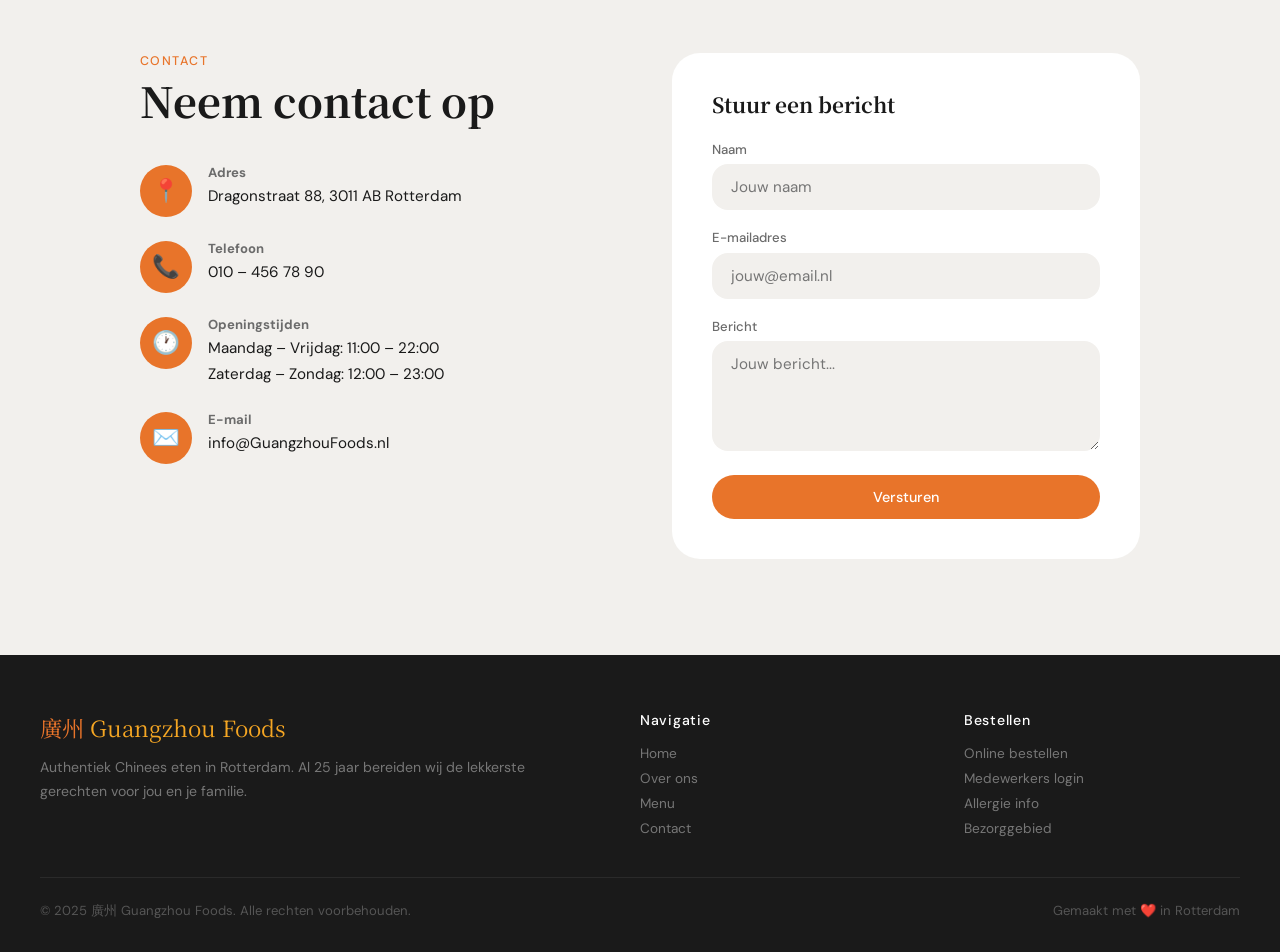
==== commit c55fd384: "De email veranderd naar de huidige naam" ====
--- a/Workspace/index.html
+++ b/Workspace/index.html
@@ -255,7 +255,7 @@
           <div class="icon-circle">✉️</div>
           <div>
             <h4>E-mail</h4>
-            <p>info@goudendraak.nl</p>
+            <p>info@GuangzhouFoods.nl</p>
           </div>
         </div>
       </div>
@@ -319,7 +319,7 @@
     </div>
 
     <div class="footer-bottom">
-      <span>© 2025 Gouden Draak. Alle rechten voorbehouden.</span>
+      <span>© 2025 廣州 Guangzhou Foods. Alle rechten voorbehouden.</span>
       <span>Gemaakt met ❤️ in Rotterdam</span>
     </div>
   </footer>
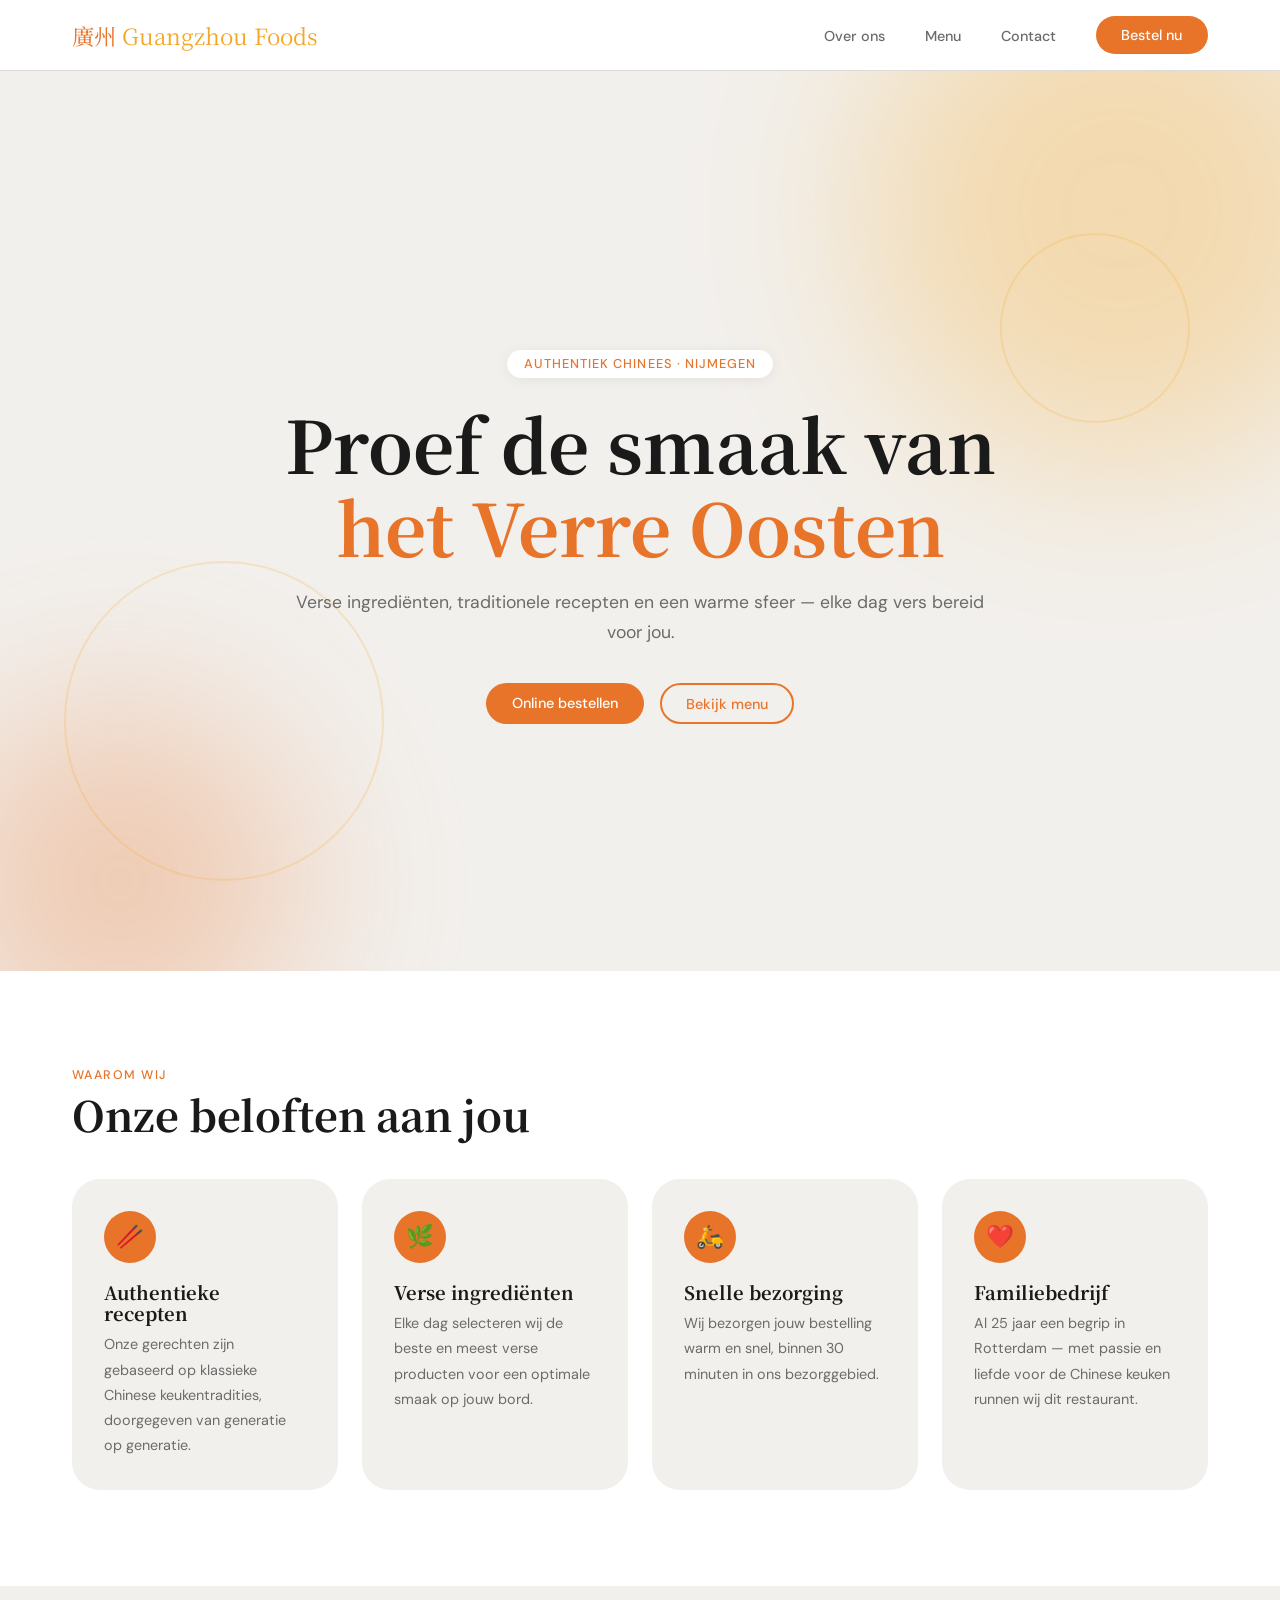
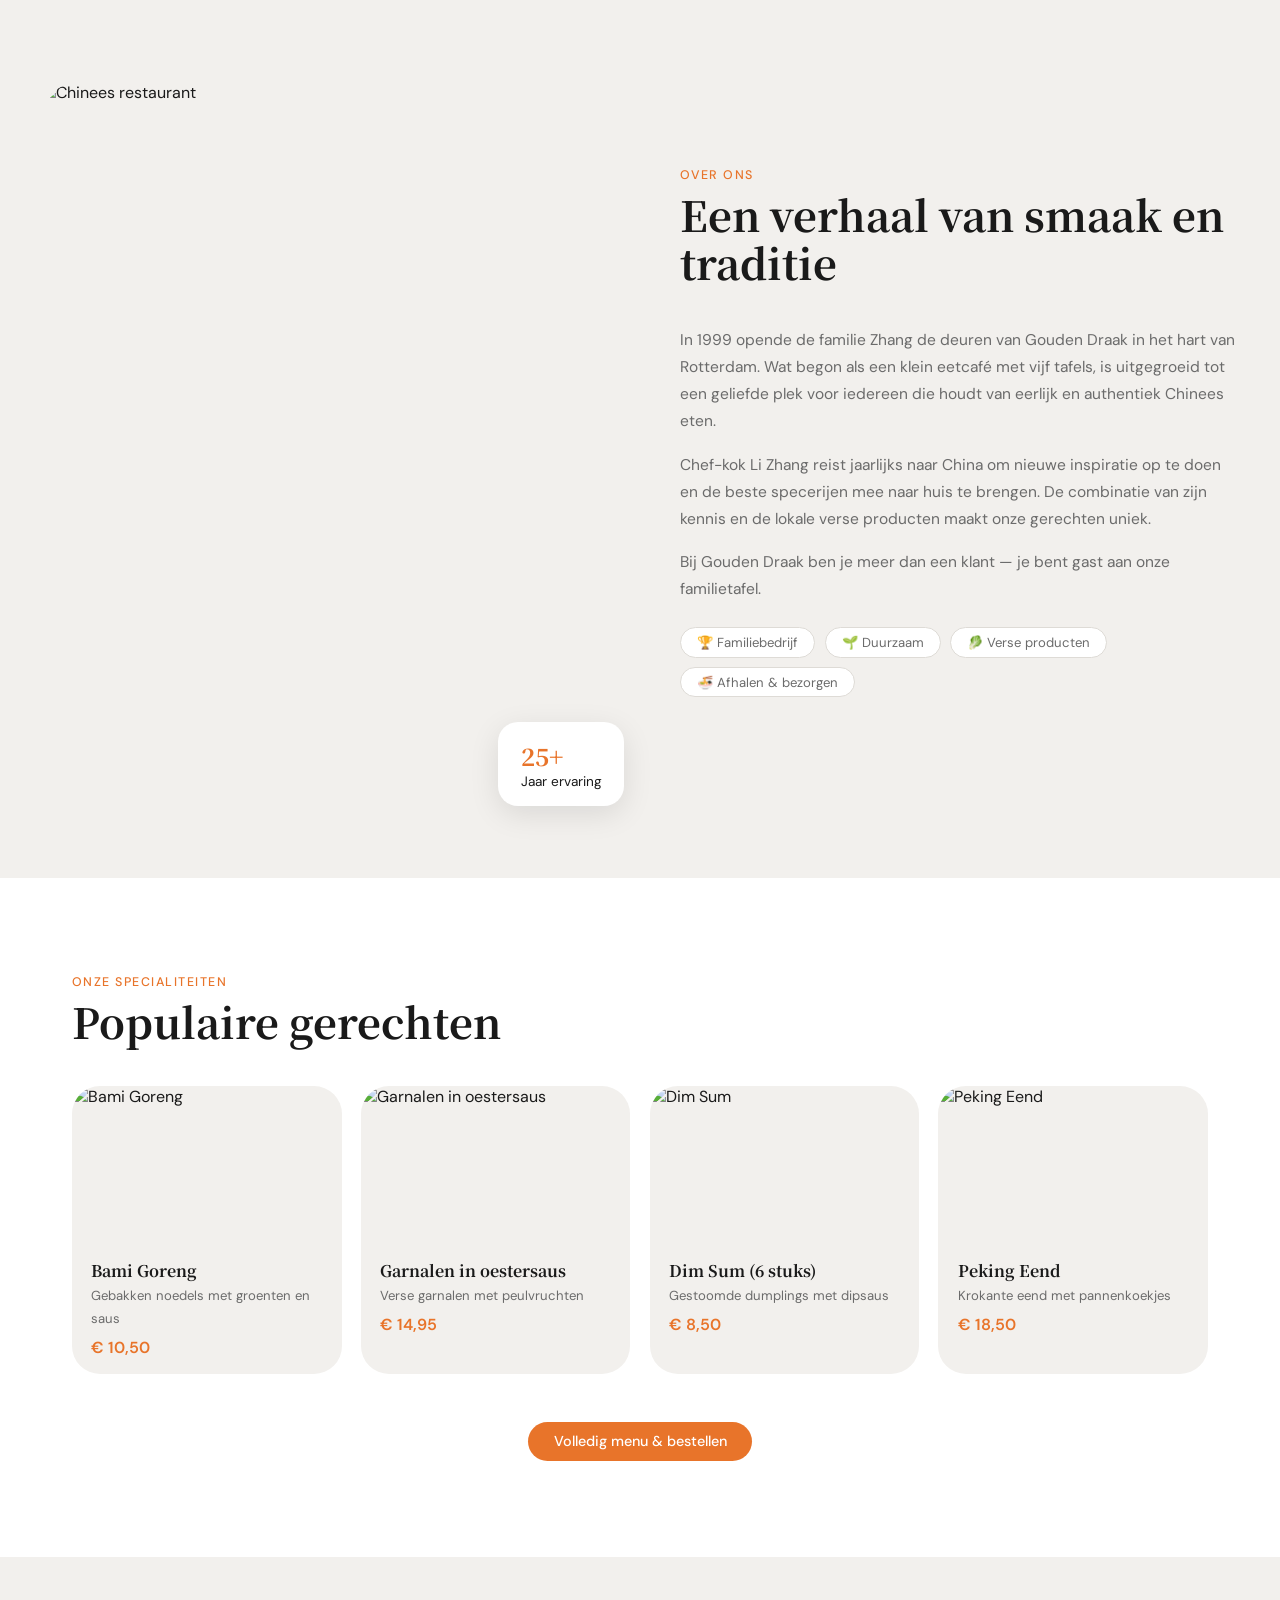
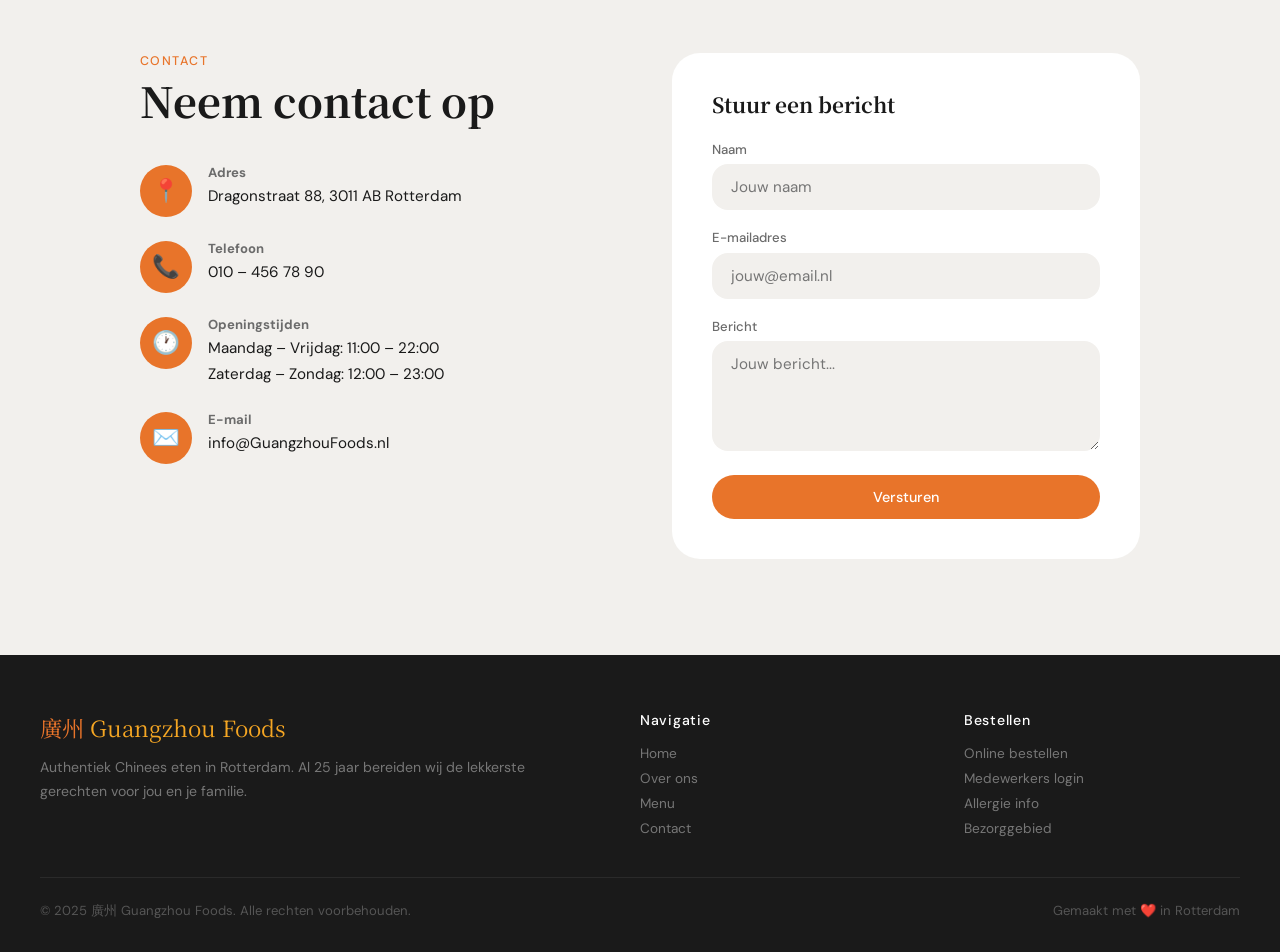
==== commit eed5f396: "Fotos in de gerechten en over ons gezet in de index" ====
--- a/Workspace/index.html
+++ b/Workspace/index.html
@@ -124,7 +124,9 @@
     <div class="about-inner">
 
       <div class="about-visual">
-        <div class="about-img-box">🍜</div>
+        <div class="about-img-box">
+          <img src="https://images.unsplash.com/photo-1648572568241-713f419c1fef?w=500&h=625&fit=crop&q=80" alt="Chinees restaurant" />
+        </div>
         <div class="about-float-tag">
           <strong>25+</strong>
           Jaar ervaring
@@ -173,7 +175,7 @@
     <div class="menu-grid">
 
       <article class="menu-item">
-        <div class="menu-img">🍜</div>
+        <img class="menu-img" src="https://images.unsplash.com/photo-1520689656391-66b6dd7f0ec6?w=400&h=300&fit=crop&q=80" alt="Bami Goreng" />
         <div class="menu-info">
           <h4>Bami Goreng</h4>
           <p>Gebakken noedels met groenten en saus</p>
@@ -182,7 +184,7 @@
       </article>
 
       <article class="menu-item">
-        <div class="menu-img">🦐</div>
+        <img class="menu-img" src="https://images.unsplash.com/photo-1559314809-0d155014e29e?w=400&h=300&fit=crop&q=80" alt="Garnalen in oestersaus" />
         <div class="menu-info">
           <h4>Garnalen in oestersaus</h4>
           <p>Verse garnalen met peulvruchten</p>
@@ -191,7 +193,7 @@
       </article>
 
       <article class="menu-item">
-        <div class="menu-img">🥟</div>
+        <img class="menu-img" src="https://images.unsplash.com/photo-1518983546435-91f8b87fe561?w=400&h=300&fit=crop&q=80" alt="Dim Sum" />
         <div class="menu-info">
           <h4>Dim Sum (6 stuks)</h4>
           <p>Gestoomde dumplings met dipsaus</p>
@@ -200,7 +202,7 @@
       </article>
 
       <article class="menu-item">
-        <div class="menu-img">🍗</div>
+        <img class="menu-img" src="https://images.unsplash.com/photo-1759418661781-2b37f26c4573?w=400&h=300&fit=crop&q=80" alt="Peking Eend" />
         <div class="menu-info">
           <h4>Peking Eend</h4>
           <p>Krokante eend met pannenkoekjes</p>
--- a/Workspace/css/index.css
+++ b/Workspace/css/index.css
@@ -188,13 +188,16 @@
 .about-img-box {
   width: 100%;
   aspect-ratio: 4 / 5;
-  background: linear-gradient(135deg, var(--orange) 0%, var(--gold) 100%);
   border-radius: 40px 40px 120px 40px;
-  display: flex;
-  align-items: center;
-  justify-content: center;
-  font-size: 6rem;
+  overflow: hidden;
   position: relative;
+}
+
+.about-img-box img {
+  width: 100%;
+  height: 100%;
+  object-fit: cover;
+  display: block;
 }
 
 .about-float-tag {
@@ -256,12 +259,10 @@
 }
 
 .menu-img {
+  width: 100%;
   height: 160px;
-  display: flex;
-  align-items: center;
-  justify-content: center;
-  font-size: 3.5rem;
-  background: linear-gradient(135deg, #fce4c0, #f5c26b);
+  object-fit: cover;
+  display: block;
 }
 
 .menu-info {
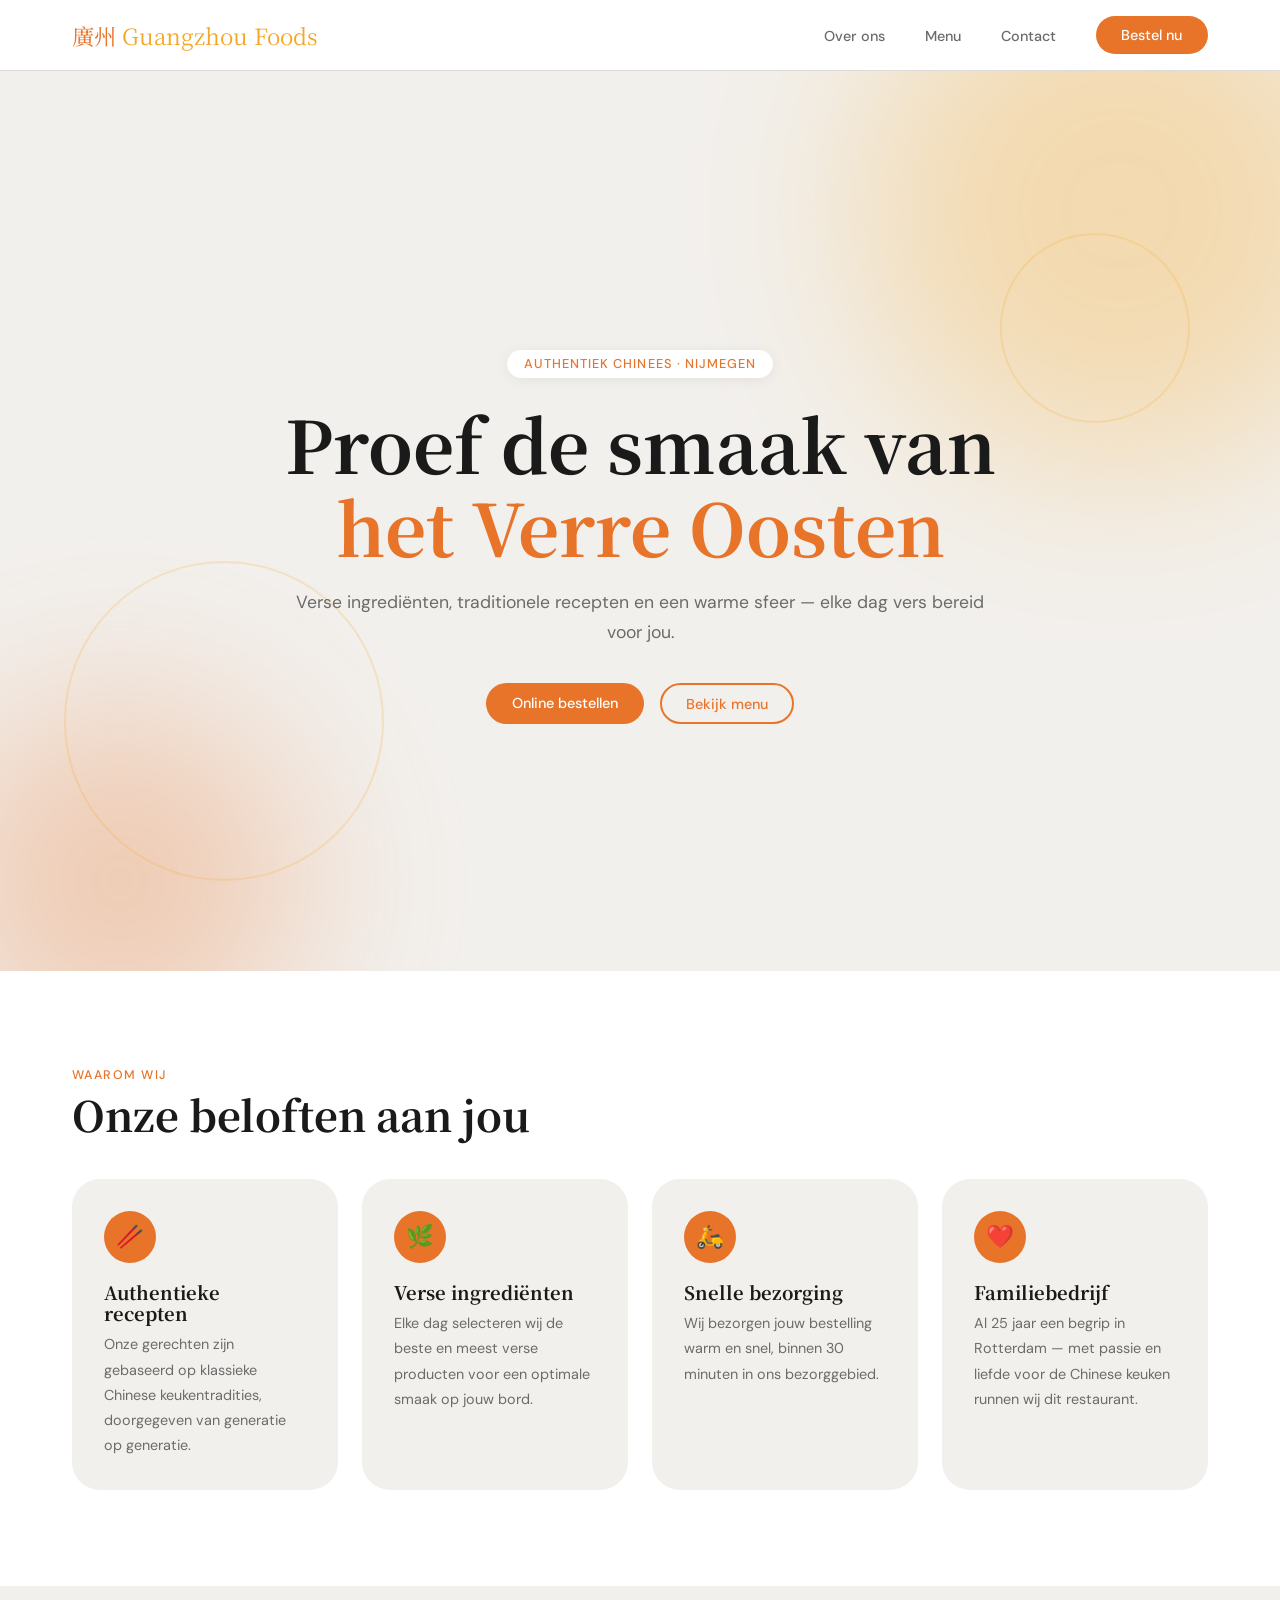
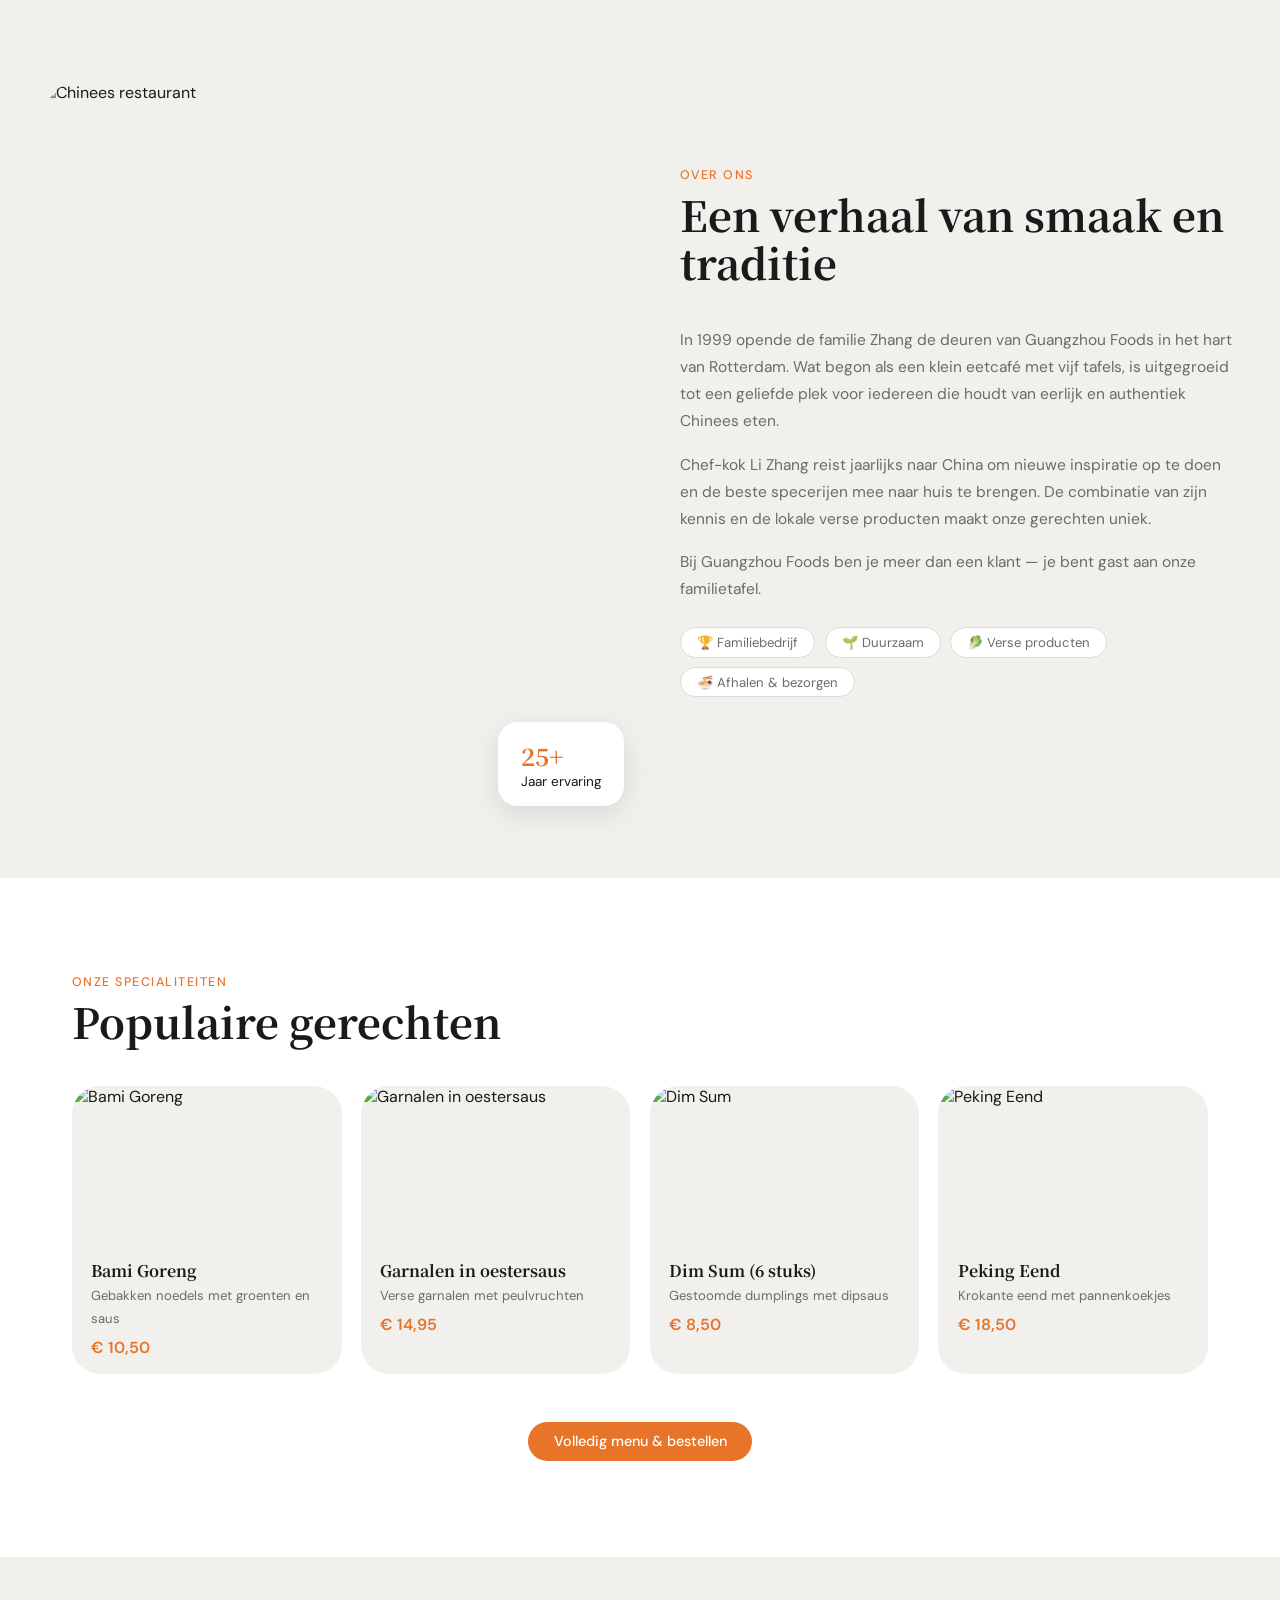
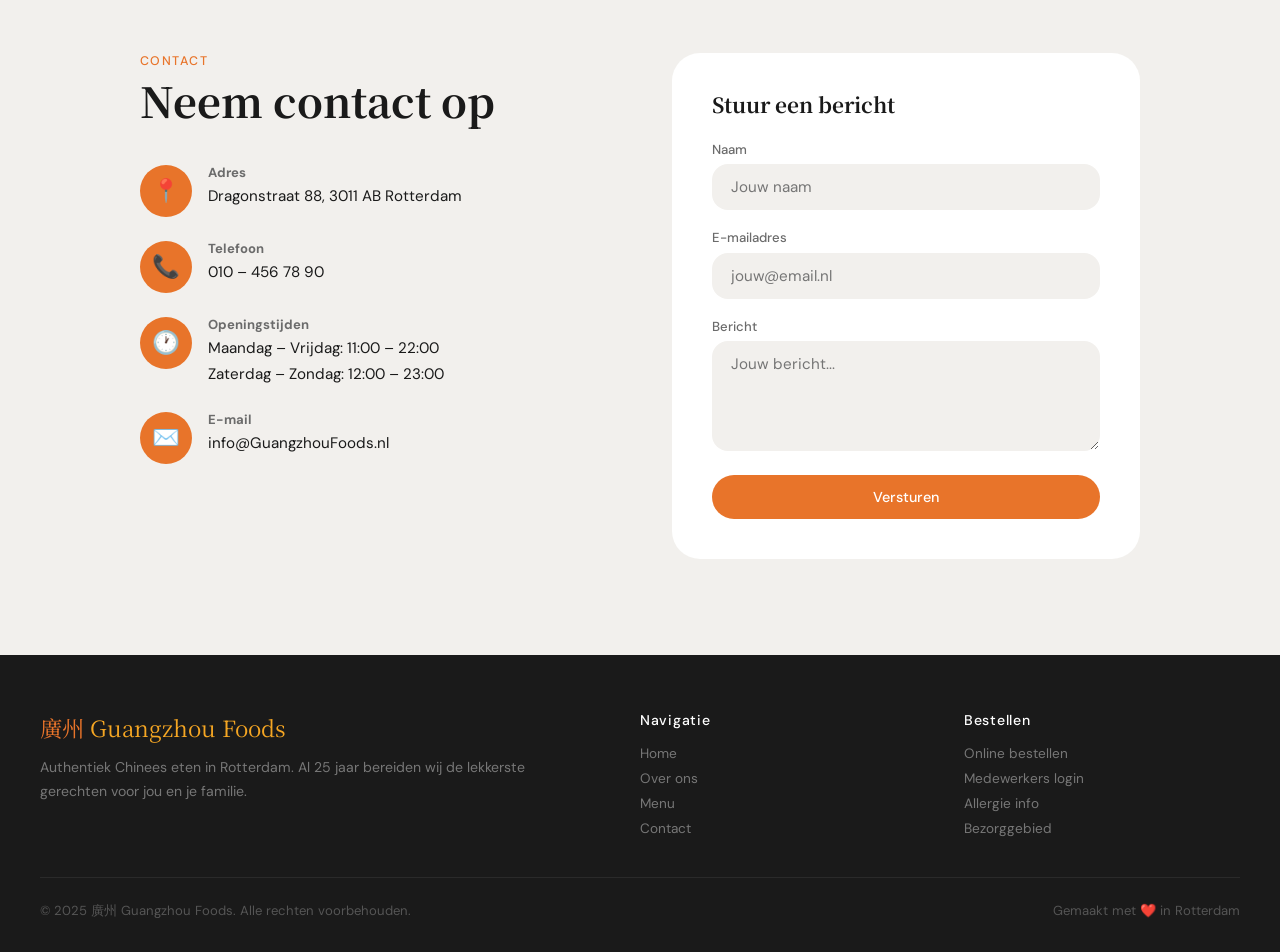
==== commit c41eacbd: "Alle javascript eruit gehaald en de css aangepast om de winkelwagen producten in te zetten" ====
--- a/Workspace/index.html
+++ b/Workspace/index.html
@@ -22,12 +22,14 @@
   <header>
     <div class="header-inner">
 
+      <input type="checkbox" id="nav-toggle" class="nav-toggle-input">
+
       <a href="#home" class="logo">
         廣州 <span>Guangzhou Foods</span>
       </a>
 
       <!-- Hamburger -->
-      <button class="header__hamburger" aria-expanded="false" aria-label="Menu openen">☰</button>
+      <label for="nav-toggle" class="header__hamburger" aria-label="Menu openen">☰</label>
 
       <nav class="header__nav">
         <ul class="header-links">
@@ -138,7 +140,7 @@
         <h2 class="section-title">Een verhaal van smaak en traditie</h2>
 
         <p>
-          In 1999 opende de familie Zhang de deuren van Gouden Draak in het
+          In 1999 opende de familie Zhang de deuren van Guangzhou Foods in het
           hart van Rotterdam. Wat begon als een klein eetcafé met vijf tafels,
           is uitgegroeid tot een geliefde plek voor iedereen die houdt van
           eerlijk en authentiek Chinees eten.
@@ -149,7 +151,7 @@
           van zijn kennis en de lokale verse producten maakt onze gerechten uniek.
         </p>
         <p>
-          Bij Gouden Draak ben je meer dan een klant — je bent gast aan
+          Bij Guangzhou Foods ben je meer dan een klant — je bent gast aan
           onze familietafel.
         </p>
 
@@ -326,7 +328,6 @@
     </div>
   </footer>
 
-  <script src="../js/nav.js"></script>
 </body>
 
 </html>
--- a/Workspace/css/style.css
+++ b/Workspace/css/style.css
@@ -185,6 +185,11 @@
   color: var(--gold);
 }
 
+/* ── HAMBURGER CHECKBOX (altijd verborgen) ───── */
+.nav-toggle-input {
+  display: none;
+}
+
 /* ── HEADER ──────────────────────────────────── */
 header {
   position: sticky;
--- a/Workspace/css/index.css
+++ b/Workspace/css/index.css
@@ -374,8 +374,12 @@
     box-shadow: 0 10px 30px rgba(0, 0, 0, 0.15);
   }
 
-  /* JS klasse → menu tonen */
-  .header__nav--open {
+  /* CSS-only hamburger */
+  .nav-toggle-input {
+    display: none;
+  }
+
+  #nav-toggle:checked ~ .header__nav {
     display: block;
   }
 
